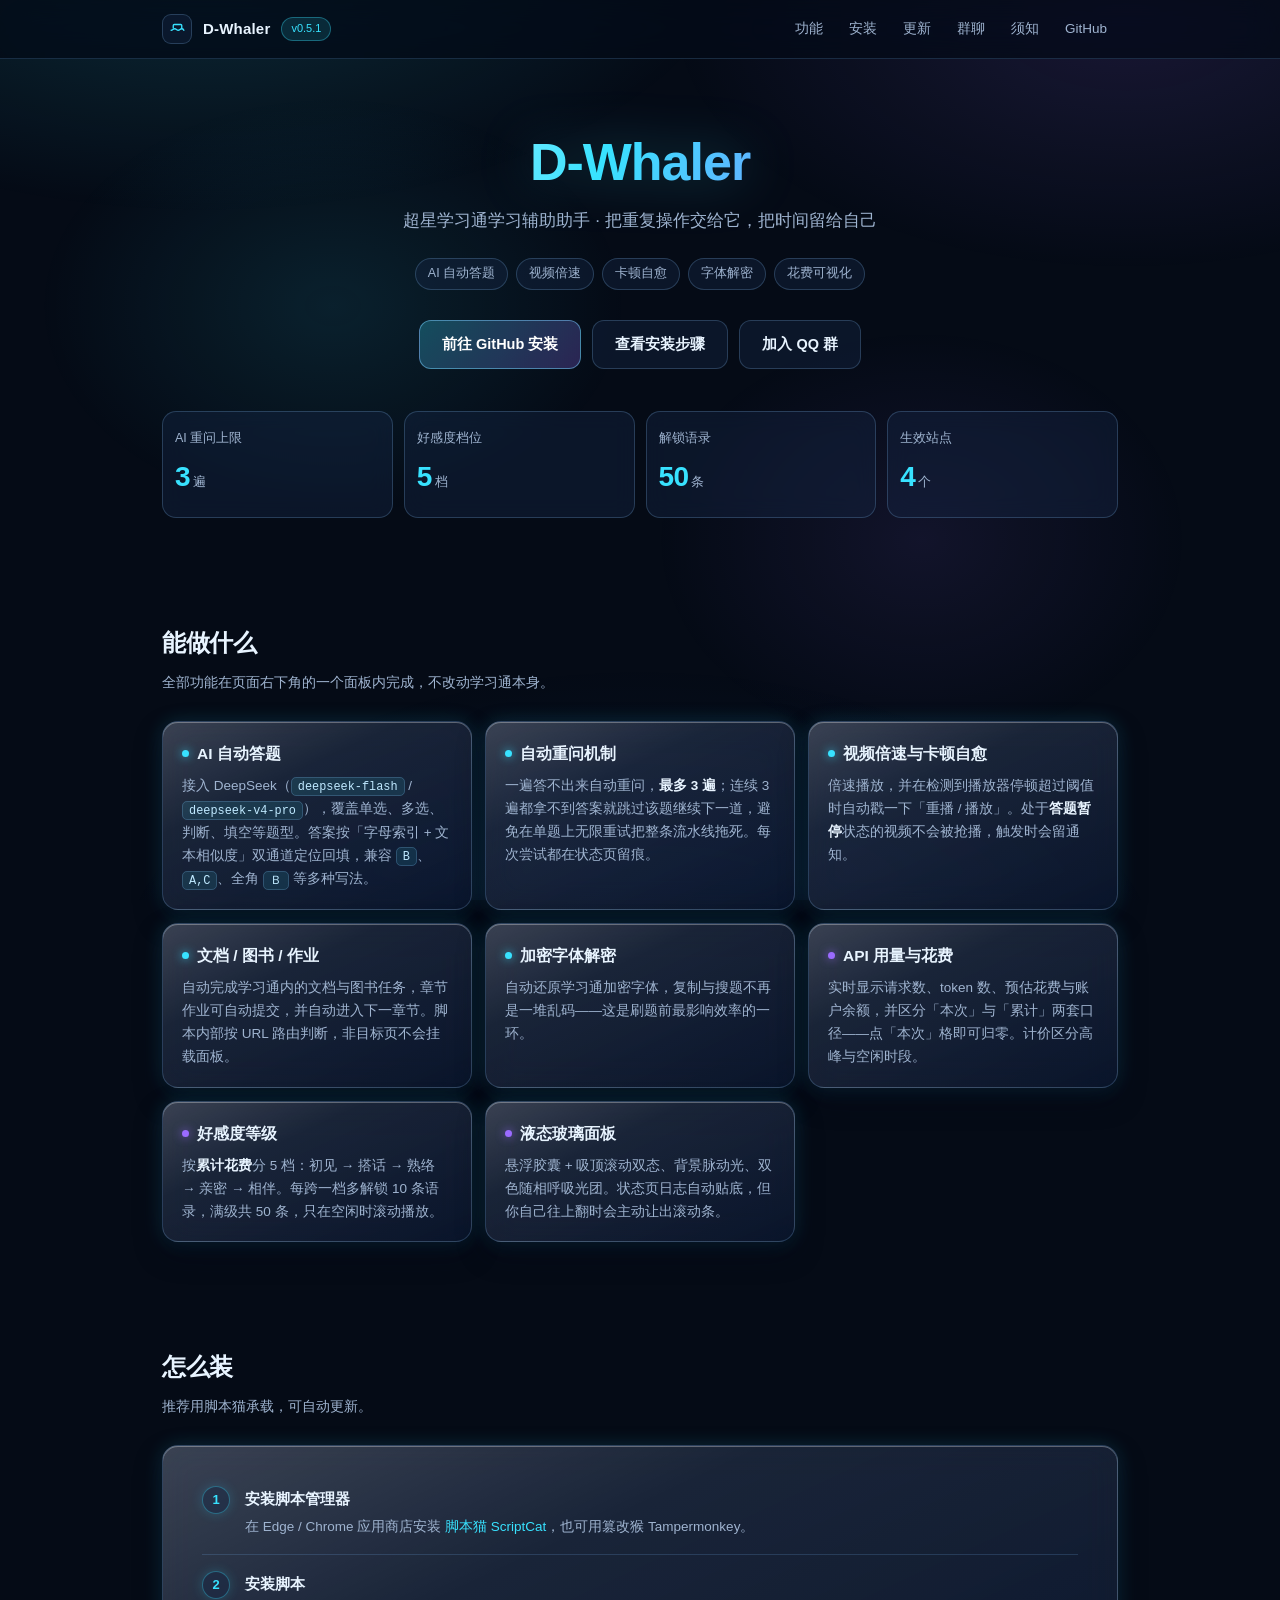
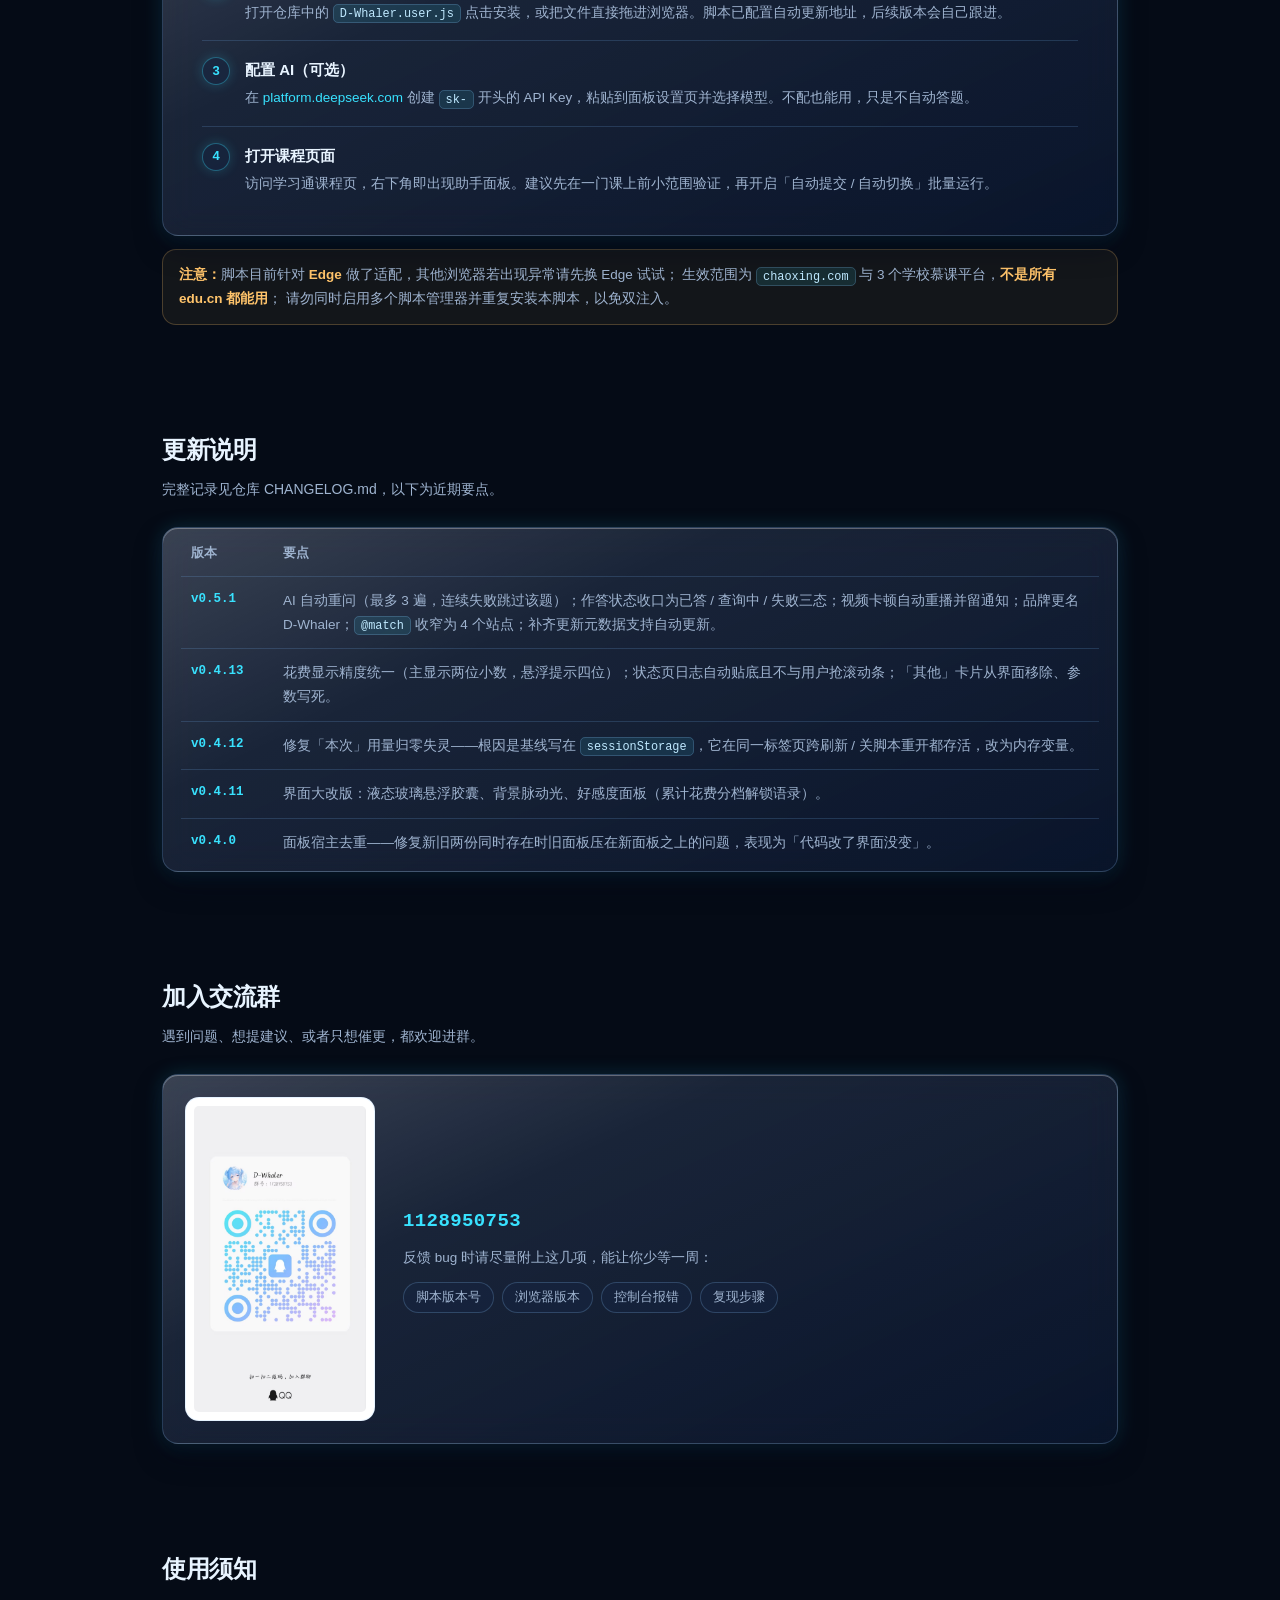
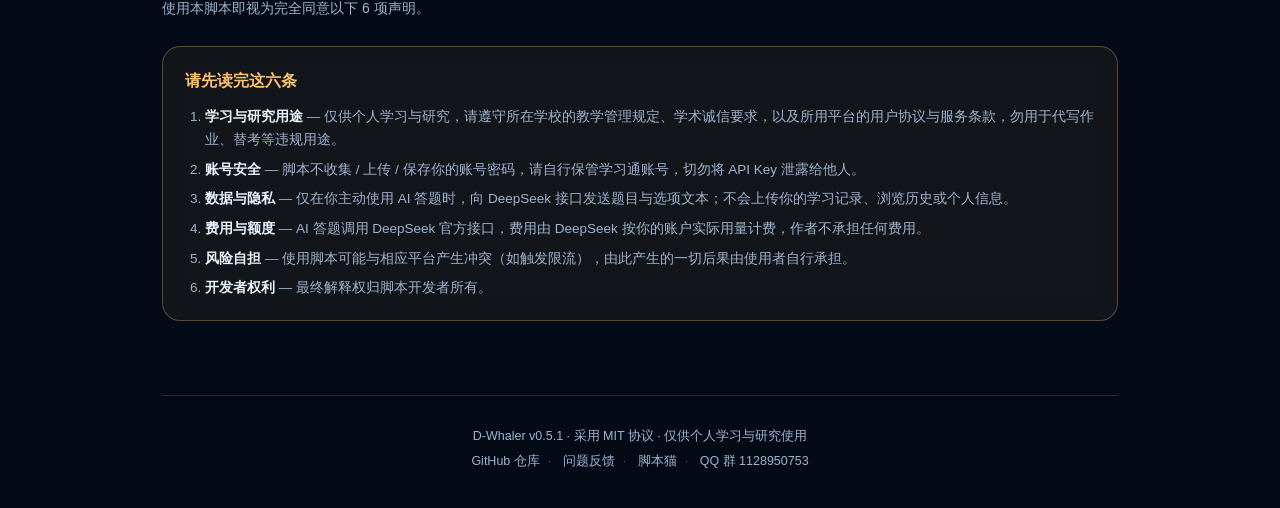
==== docs/index.html @ 097e877d "build(docs): 复制 site 为 docs 以启用 GitHub Pages GitHub Pages 的 source.path 只接受 / 或 /docs，/site 不被允许。 si" ====
<!DOCTYPE html>
<html lang="zh-CN">
<head>
<meta charset="UTF-8">
<meta name="viewport" content="width=device-width, initial-scale=1">
<title>D-Whaler · 超星学习通学习辅助助手</title>
<meta name="description" content="D-Whaler：超星学习通学习辅助助手。AI 自动答题（最多重问 3 遍）、视频倍速与卡顿自愈、文档图书自动完成、加密字体解密、API 用量与花费可视化。">
<meta property="og:title" content="D-Whaler · 超星学习通学习辅助助手">
<meta property="og:description" content="AI 自动答题、视频倍速与卡顿自愈、字体解密、花费可视化。MIT 开源。">
<meta property="og:type" content="website">
<style>
/* ═══════════════════════════════════════════════════════════════
   设计 token 取自脚本 D-Whaler.user.js 的真实 CSS 变量
   （--hx-* / --lg-* 液态玻璃系列），落地页与脚本面板同源。
   ═══════════════════════════════════════════════════════════════ */
:root{
  --hx-cyan:#38e2ff;
  --hx-blue:#4a8cff;
  --hx-violet:#9b6bff;
  --hx-ink:#e8f4ff;
  --hx-ink-dim:#9fb4d0;
  --hx-line:rgba(120,190,255,.18);
  --hx-glass:rgba(16,28,54,.55);
  --hx-glass-2:rgba(22,38,70,.42);

  --lg-rim:rgba(255,255,255,.30);
  --lg-edge:rgba(140,200,255,.22);
  --lg-tint-hi:linear-gradient(155deg,rgba(255,255,255,.20),rgba(255,255,255,.07) 34%,rgba(10,22,46,.34) 100%);
  --lg-shadow-hi:0 12px 28px rgba(2,8,24,.42),0 0 20px rgba(56,226,255,.16),inset 0 1px 0 var(--lg-rim);
  --lg-t:background .28s ease,border-color .28s ease,box-shadow .28s ease,transform .28s cubic-bezier(.34,1.2,.64,1),backdrop-filter .28s ease,color .2s ease;
  --lg-blur:16px;

  --ok:#4ade80;
  --warn:#ffc46b;

  --max:1000px;
  --font:"Geist",-apple-system,BlinkMacSystemFont,"Segoe UI",Roboto,"PingFang SC","Microsoft YaHei",sans-serif;
  --mono:ui-monospace,SFMono-Regular,Menlo,Consolas,monospace;
}
*{box-sizing:border-box;margin:0;padding:0}
html{scroll-behavior:smooth;scroll-padding-top:72px}
body{
  font-family:var(--font);color:var(--hx-ink);background:#050b16;
  font-size:15px;line-height:1.75;-webkit-font-smoothing:antialiased;overflow-x:hidden;
}
body::before{
  content:'';position:fixed;inset:0;pointer-events:none;z-index:0;
  background:
    radial-gradient(880px 460px at 16% -8%,rgba(56,226,255,.16),transparent 62%),
    radial-gradient(760px 420px at 88% 2%,rgba(155,107,255,.13),transparent 60%),
    radial-gradient(820px 520px at 50% 112%,rgba(74,140,255,.09),transparent 66%);
  animation:breathe 13s ease-in-out infinite;
}
@keyframes breathe{0%,100%{opacity:.6}50%{opacity:.92}}
body::after{
  content:'';position:fixed;inset:0;pointer-events:none;z-index:0;
  background:
    radial-gradient(420px 300px at 26% 34%,rgba(56,226,255,.10),transparent 70%),
    radial-gradient(380px 300px at 72% 60%,rgba(155,107,255,.09),transparent 70%);
  animation:glowB 9s ease-in-out infinite;
}
@keyframes glowB{0%,100%{opacity:0;transform:scale(.9)}48%{opacity:1;transform:scale(1.06)}}

.wrap{max-width:var(--max);margin:0 auto;padding:0 22px;position:relative;z-index:2}
a{color:var(--hx-cyan);text-decoration:none}
a:hover{text-decoration:underline}
code{font-family:var(--mono);font-size:.88em;padding:1.5px 6px;border-radius:5px;
  background:rgba(56,226,255,.11);border:.5px solid var(--lg-edge);color:#bfe9ff}
strong{color:var(--hx-ink);font-weight:600}

.glass{
  background:var(--hx-glass);border:.5px solid var(--lg-edge);border-radius:20px;
  background-image:var(--lg-tint-hi);box-shadow:var(--lg-shadow-hi);
  backdrop-filter:blur(var(--lg-blur)) saturate(150%);
  -webkit-backdrop-filter:blur(var(--lg-blur)) saturate(150%);
  transition:var(--lg-t);
}

header{position:sticky;top:0;z-index:60;
  background:rgba(5,11,22,.78);backdrop-filter:blur(16px) saturate(155%);
  -webkit-backdrop-filter:blur(16px) saturate(155%);border-bottom:.5px solid var(--hx-line)}
.bar{display:flex;align-items:center;gap:11px;height:58px}
.mark{width:30px;height:30px;border-radius:9px;display:flex;align-items:center;justify-content:center;
  background:var(--hx-glass-2);border:.5px solid var(--lg-edge);flex:0 0 auto}
.bar b{font-size:15px;font-weight:600;letter-spacing:.2px}
.pill{font-size:11px;padding:1.5px 9px;border-radius:999px;
  background:var(--hx-glass-2);border:.5px solid var(--lg-edge);color:var(--hx-ink-dim)}
.pill.on{background:rgba(56,226,255,.13);color:var(--hx-cyan);border-color:rgba(56,226,255,.34)}
nav{margin-left:auto;display:flex;gap:4px;font-size:13.5px}
nav a{color:var(--hx-ink-dim);padding:5px 11px;border-radius:999px;transition:.22s}
nav a:hover{color:var(--hx-ink);background:var(--hx-glass-2);text-decoration:none}

.hero{padding:74px 0 52px;text-align:center}
.hero h1{
  font-size:clamp(34px,7vw,52px);font-weight:700;letter-spacing:-1px;line-height:1.14;
  background:linear-gradient(112deg,#ffffff 6%,var(--hx-cyan) 46%,var(--hx-violet) 88%);
  -webkit-background-clip:text;background-clip:text;-webkit-text-fill-color:transparent;
  filter:drop-shadow(0 0 26px rgba(56,226,255,.28));
}
.hero .sub{font-size:17px;color:var(--hx-ink-dim);margin-top:14px}
.chips{display:flex;gap:8px;justify-content:center;flex-wrap:wrap;margin-top:22px}
.chip{font-size:12.5px;padding:4px 12px;border-radius:999px;
  background:var(--hx-glass-2);border:.5px solid var(--lg-edge);color:var(--hx-ink-dim)}
.cta{display:flex;gap:11px;justify-content:center;flex-wrap:wrap;margin-top:30px}
.btn{display:inline-flex;align-items:center;gap:7px;padding:11px 22px;border-radius:12px;
  font-size:14.5px;font-weight:600;border:.5px solid var(--lg-edge);
  background:var(--hx-glass-2);color:var(--hx-ink);cursor:pointer;transition:var(--lg-t)}
.btn:hover{background:rgba(56,226,255,.13);border-color:rgba(56,226,255,.42);
  text-decoration:none;transform:translateY(-2px);box-shadow:0 8px 22px rgba(2,8,24,.4),0 0 18px rgba(56,226,255,.2)}
.btn.primary{background:linear-gradient(135deg,rgba(56,226,255,.26),rgba(155,107,255,.26));
  border-color:rgba(120,210,255,.5);color:#fff}
.metrics{display:grid;grid-template-columns:repeat(auto-fit,minmax(122px,1fr));gap:11px;margin-top:42px}
.metric{padding:16px 12px;border-radius:14px;text-align:left;
  background:var(--hx-glass-2);border:.5px solid var(--lg-edge);backdrop-filter:blur(11px);
  -webkit-backdrop-filter:blur(11px);transition:var(--lg-t)}
.metric:hover{border-color:rgba(56,226,255,.36);transform:translateY(-2px)}
.metric .k{font-size:12.5px;color:var(--hx-ink-dim)}
.metric .v{font-size:28px;font-weight:700;margin-top:2px;letter-spacing:-.6px;color:var(--hx-cyan)}
.metric .v small{font-size:13px;color:var(--hx-ink-dim);font-weight:400;margin-left:3px}

section{padding:52px 0}
.sec-h{font-size:24px;font-weight:650;letter-spacing:-.4px;margin-bottom:6px}
.sec-sub{font-size:14px;color:var(--hx-ink-dim);margin-bottom:26px}

.grid{display:grid;grid-template-columns:repeat(auto-fit,minmax(262px,1fr));gap:13px}
.card{padding:18px 19px;border-radius:16px}
.card:hover{transform:translateY(-3px);border-color:rgba(56,226,255,.34);
  box-shadow:0 14px 34px rgba(2,8,24,.46),0 0 24px rgba(56,226,255,.14)}
.card h3{font-size:15.5px;font-weight:600;margin-bottom:7px;display:flex;align-items:center;gap:8px}
.card p{font-size:13.5px;color:var(--hx-ink-dim);line-height:1.72}
.dot{width:7px;height:7px;border-radius:50%;flex:0 0 auto;background:var(--hx-cyan);
  box-shadow:0 0 10px rgba(56,226,255,.8);animation:pulse 2.4s ease-in-out infinite}
.dot.v{background:var(--hx-violet);box-shadow:0 0 10px rgba(155,107,255,.8)}
@keyframes pulse{0%,100%{opacity:1;transform:scale(1)}50%{opacity:.55;transform:scale(.86)}}

.steps{padding:6px 20px}
.step{display:flex;gap:15px;padding:16px 0;border-bottom:.5px solid var(--hx-line)}
.step:last-child{border-bottom:0}
.step .n{width:28px;height:28px;border-radius:50%;flex:0 0 auto;
  display:flex;align-items:center;justify-content:center;font-size:13px;font-weight:700;
  color:var(--hx-cyan);background:var(--hx-glass-2);border:.5px solid rgba(56,226,255,.34);
  box-shadow:0 0 12px rgba(56,226,255,.2)}
.step h4{font-size:15px;font-weight:600;margin-bottom:3px}
.step p{font-size:13.5px;color:var(--hx-ink-dim)}
.hint{font-size:13.5px;color:var(--hx-ink-dim);margin-top:13px;
  padding:13px 16px;border-radius:14px;background:rgba(255,196,107,.06);
  border:.5px solid rgba(255,196,107,.24)}
.hint b{color:var(--warn)}

.vt{width:100%;border-collapse:collapse;font-size:13.5px;table-layout:fixed}
.vt th{text-align:left;font-size:12.5px;color:var(--hx-ink-dim);font-weight:600;
  padding:11px 10px;border-bottom:.5px solid var(--hx-line)}
.vt td{padding:12px 10px;border-bottom:.5px solid var(--hx-line);color:var(--hx-ink-dim);vertical-align:top}
.vt tr:last-child td{border-bottom:0}
.vt td:first-child{color:var(--hx-cyan);font-weight:600;white-space:nowrap;font-family:var(--mono);font-size:12.5px}

.qq{display:flex;gap:28px;align-items:center;flex-wrap:wrap;padding:22px}
.qq img{width:190px;height:auto;border-radius:14px;flex:0 0 auto;
  border:.5px solid var(--lg-edge);background:#fff;padding:8px}
.qq .info{flex:1 1 250px;min-width:0}
.qq .gid{font-size:19px;font-weight:700;letter-spacing:.4px;color:var(--hx-cyan);
  font-family:var(--mono);margin-bottom:8px}
.qq p{font-size:13.5px;color:var(--hx-ink-dim);line-height:1.75}

.notice{padding:20px 22px;border-radius:18px;
  background:rgba(255,196,107,.055);border:.5px solid rgba(255,196,107,.3);
  backdrop-filter:blur(12px);-webkit-backdrop-filter:blur(12px)}
.notice h3{font-size:15.5px;font-weight:600;color:var(--warn);margin-bottom:10px}
.notice ol{margin:0;padding-left:20px;font-size:13.5px;color:var(--hx-ink-dim)}
.notice li{margin-bottom:6px}
.notice li:last-child{margin-bottom:0}

footer{border-top:.5px solid var(--hx-line);padding:28px 0 36px;margin-top:22px;
  font-size:12.5px;color:var(--hx-ink-dim);text-align:center;line-height:2}
footer a{color:var(--hx-ink-dim)}
footer .sep{opacity:.4;margin:0 8px}

@media(max-width:660px){
  nav{display:none}
  .hero{padding:48px 0 34px}
  .btn{width:100%;justify-content:center}
  .qq{gap:18px}
  .qq img{width:150px;margin:0 auto}
}
</style>
</head>
<body>

<header>
  <div class="wrap bar">
    <div class="mark">
      <svg width="17" height="17" viewBox="0 0 24 24" fill="none" stroke="#38e2ff" stroke-width="1.9" stroke-linecap="round">
        <path d="M3 13c2.5 0 2.5-2 5-2s2.5 2 5 2 2.5-2 5-2 2.5 2 3 2"/>
        <path d="M6 10V6.5A1.5 1.5 0 0 1 7.5 5h9A1.5 1.5 0 0 1 18 6.5V10"/>
      </svg>
    </div>
    <b>D-Whaler</b>
    <span class="pill on">v0.5.1</span>
    <nav>
      <a href="#features">功能</a>
      <a href="#install">安装</a>
      <a href="#changelog">更新</a>
      <a href="#community">群聊</a>
      <a href="#notice">须知</a>
      <a href="https://github.com/Dream-Architect1026/D-Whaler" target="_blank" rel="noopener">GitHub</a>
    </nav>
  </div>
</header>

<div class="wrap">

  <div class="hero">
    <h1>D-Whaler</h1>
    <p class="sub">超星学习通学习辅助助手 · 把重复操作交给它，把时间留给自己</p>
    <div class="chips">
      <span class="chip">AI 自动答题</span>
      <span class="chip">视频倍速</span>
      <span class="chip">卡顿自愈</span>
      <span class="chip">字体解密</span>
      <span class="chip">花费可视化</span>
    </div>
    <div class="cta">
      <a class="btn primary" href="https://github.com/Dream-Architect1026/D-Whaler" target="_blank" rel="noopener">前往 GitHub 安装</a>
      <a class="btn" href="#install">查看安装步骤</a>
      <a class="btn" href="#community">加入 QQ 群</a>
    </div>
    <div class="metrics">
      <div class="metric"><div class="k">AI 重问上限</div><div class="v">3<small>遍</small></div></div>
      <div class="metric"><div class="k">好感度档位</div><div class="v">5<small>档</small></div></div>
      <div class="metric"><div class="k">解锁语录</div><div class="v">50<small>条</small></div></div>
      <div class="metric"><div class="k">生效站点</div><div class="v">4<small>个</small></div></div>
    </div>
  </div>

  <section id="features">
    <h2 class="sec-h">能做什么</h2>
    <p class="sec-sub">全部功能在页面右下角的一个面板内完成，不改动学习通本身。</p>
    <div class="grid">
      <div class="card glass">
        <h3><i class="dot"></i>AI 自动答题</h3>
        <p>接入 DeepSeek（<code>deepseek-flash</code> / <code>deepseek-v4-pro</code>），覆盖单选、多选、判断、填空等题型。答案按「字母索引 + 文本相似度」双通道定位回填，兼容 <code>B</code>、<code>A,C</code>、全角 <code>Ｂ</code> 等多种写法。</p>
      </div>
      <div class="card glass">
        <h3><i class="dot"></i>自动重问机制</h3>
        <p>一遍答不出来自动重问，<strong>最多 3 遍</strong>；连续 3 遍都拿不到答案就跳过该题继续下一道，避免在单题上无限重试把整条流水线拖死。每次尝试都在状态页留痕。</p>
      </div>
      <div class="card glass">
        <h3><i class="dot"></i>视频倍速与卡顿自愈</h3>
        <p>倍速播放，并在检测到播放器停顿超过阈值时自动戳一下「重播 / 播放」。处于<strong>答题暂停</strong>状态的视频不会被抢播，触发时会留通知。</p>
      </div>
      <div class="card glass">
        <h3><i class="dot"></i>文档 / 图书 / 作业</h3>
        <p>自动完成学习通内的文档与图书任务，章节作业可自动提交，并自动进入下一章节。脚本内部按 URL 路由判断，非目标页不会挂载面板。</p>
      </div>
      <div class="card glass">
        <h3><i class="dot"></i>加密字体解密</h3>
        <p>自动还原学习通加密字体，复制与搜题不再是一堆乱码——这是刷题前最影响效率的一环。</p>
      </div>
      <div class="card glass">
        <h3><i class="dot v"></i>API 用量与花费</h3>
        <p>实时显示请求数、token 数、预估花费与账户余额，并区分「本次」与「累计」两套口径——点「本次」格即可归零。计价区分高峰与空闲时段。</p>
      </div>
      <div class="card glass">
        <h3><i class="dot v"></i>好感度等级</h3>
        <p>按<strong>累计花费</strong>分 5 档：初见 → 搭话 → 熟络 → 亲密 → 相伴。每跨一档多解锁 10 条语录，满级共 50 条，只在空闲时滚动播放。</p>
      </div>
      <div class="card glass">
        <h3><i class="dot v"></i>液态玻璃面板</h3>
        <p>悬浮胶囊 + 吸顶滚动双态、背景脉动光、双色随相呼吸光团。状态页日志自动贴底，但你自己往上翻时会主动让出滚动条。</p>
      </div>
    </div>
  </section>

  <section id="install">
    <h2 class="sec-h">怎么装</h2>
    <p class="sec-sub">推荐用脚本猫承载，可自动更新。</p>
    <div class="card glass">
      <div class="steps">
        <div class="step"><div class="n">1</div><div>
          <h4>安装脚本管理器</h4>
          <p>在 Edge / Chrome 应用商店安装 <a href="https://scriptcat.org/" target="_blank" rel="noopener">脚本猫 ScriptCat</a>，也可用篡改猴 Tampermonkey。</p>
        </div></div>
        <div class="step"><div class="n">2</div><div>
          <h4>安装脚本</h4>
          <p>打开仓库中的 <code>D-Whaler.user.js</code> 点击安装，或把文件直接拖进浏览器。脚本已配置自动更新地址，后续版本会自己跟进。</p>
        </div></div>
        <div class="step"><div class="n">3</div><div>
          <h4>配置 AI（可选）</h4>
          <p>在 <a href="https://platform.deepseek.com/" target="_blank" rel="noopener">platform.deepseek.com</a> 创建 <code>sk-</code> 开头的 API Key，粘贴到面板设置页并选择模型。不配也能用，只是不自动答题。</p>
        </div></div>
        <div class="step"><div class="n">4</div><div>
          <h4>打开课程页面</h4>
          <p>访问学习通课程页，右下角即出现助手面板。建议先在一门课上前小范围验证，再开启「自动提交 / 自动切换」批量运行。</p>
        </div></div>
      </div>
    </div>
    <div class="hint">
      <b>注意：</b>脚本目前针对 <b>Edge</b> 做了适配，其他浏览器若出现异常请先换 Edge 试试；
      生效范围为 <code>chaoxing.com</code> 与 3 个学校慕课平台，<b>不是所有 edu.cn 都能用</b>；
      请勿同时启用多个脚本管理器并重复安装本脚本，以免双注入。
    </div>
  </section>

  <section id="changelog">
    <h2 class="sec-h">更新说明</h2>
    <p class="sec-sub">完整记录见仓库 CHANGELOG.md，以下为近期要点。</p>
    <div class="card glass" style="padding:4px 18px">
      <table class="vt">
        <thead><tr><th style="width:92px">版本</th><th>要点</th></tr></thead>
        <tbody>
          <tr><td>v0.5.1</td><td>AI 自动重问（最多 3 遍，连续失败跳过该题）；作答状态收口为已答 / 查询中 / 失败三态；视频卡顿自动重播并留通知；品牌更名 D-Whaler；<code>@match</code> 收窄为 4 个站点；补齐更新元数据支持自动更新。</td></tr>
          <tr><td>v0.4.13</td><td>花费显示精度统一（主显示两位小数，悬浮提示四位）；状态页日志自动贴底且不与用户抢滚动条；「其他」卡片从界面移除、参数写死。</td></tr>
          <tr><td>v0.4.12</td><td>修复「本次」用量归零失灵——根因是基线写在 <code>sessionStorage</code>，它在同一标签页跨刷新 / 关脚本重开都存活，改为内存变量。</td></tr>
          <tr><td>v0.4.11</td><td>界面大改版：液态玻璃悬浮胶囊、背景脉动光、好感度面板（累计花费分档解锁语录）。</td></tr>
          <tr><td>v0.4.0</td><td>面板宿主去重——修复新旧两份同时存在时旧面板压在新面板之上的问题，表现为「代码改了界面没变」。</td></tr>
        </tbody>
      </table>
    </div>
  </section>

  <section id="community">
    <h2 class="sec-h">加入交流群</h2>
    <p class="sec-sub">遇到问题、想提建议、或者只想催更，都欢迎进群。</p>
    <div class="card glass qq">
      <img src="./assets/qq-group.jpg" alt="QQ 群二维码">
      <div class="info">
        <div class="gid">1128950753</div>
        <p>反馈 bug 时请尽量附上这几项，能让你少等一周：</p>
        <div class="chips" style="justify-content:flex-start;margin-top:12px">
          <span class="chip">脚本版本号</span>
          <span class="chip">浏览器版本</span>
          <span class="chip">控制台报错</span>
          <span class="chip">复现步骤</span>
        </div>
      </div>
    </div>
  </section>

  <section id="notice">
    <h2 class="sec-h">使用须知</h2>
    <p class="sec-sub">使用本脚本即视为完全同意以下 6 项声明。</p>
    <div class="notice">
      <h3>请先读完这六条</h3>
      <ol>
        <li><strong>学习与研究用途</strong> — 仅供个人学习与研究，请遵守所在学校的教学管理规定、学术诚信要求，以及所用平台的用户协议与服务条款，勿用于代写作业、替考等违规用途。</li>
        <li><strong>账号安全</strong> — 脚本不收集 / 上传 / 保存你的账号密码，请自行保管学习通账号，切勿将 API Key 泄露给他人。</li>
        <li><strong>数据与隐私</strong> — 仅在你主动使用 AI 答题时，向 DeepSeek 接口发送题目与选项文本；不会上传你的学习记录、浏览历史或个人信息。</li>
        <li><strong>费用与额度</strong> — AI 答题调用 DeepSeek 官方接口，费用由 DeepSeek 按你的账户实际用量计费，作者不承担任何费用。</li>
        <li><strong>风险自担</strong> — 使用脚本可能与相应平台产生冲突（如触发限流），由此产生的一切后果由使用者自行承担。</li>
        <li><strong>开发者权利</strong> — 最终解释权归脚本开发者所有。</li>
      </ol>
    </div>
  </section>

  <footer>
    <div class="wrap">
      D-Whaler v0.5.1 · 采用 MIT 协议 · 仅供个人学习与研究使用<br>
      <a href="https://github.com/Dream-Architect1026/D-Whaler" target="_blank" rel="noopener">GitHub 仓库</a><span class="sep">·</span>
      <a href="https://github.com/Dream-Architect1026/D-Whaler/issues" target="_blank" rel="noopener">问题反馈</a><span class="sep">·</span>
      <a href="https://scriptcat.org/" target="_blank" rel="noopener">脚本猫</a><span class="sep">·</span>
      QQ 群 1128950753
    </div>
  </footer>
</div>

</body>
</html>
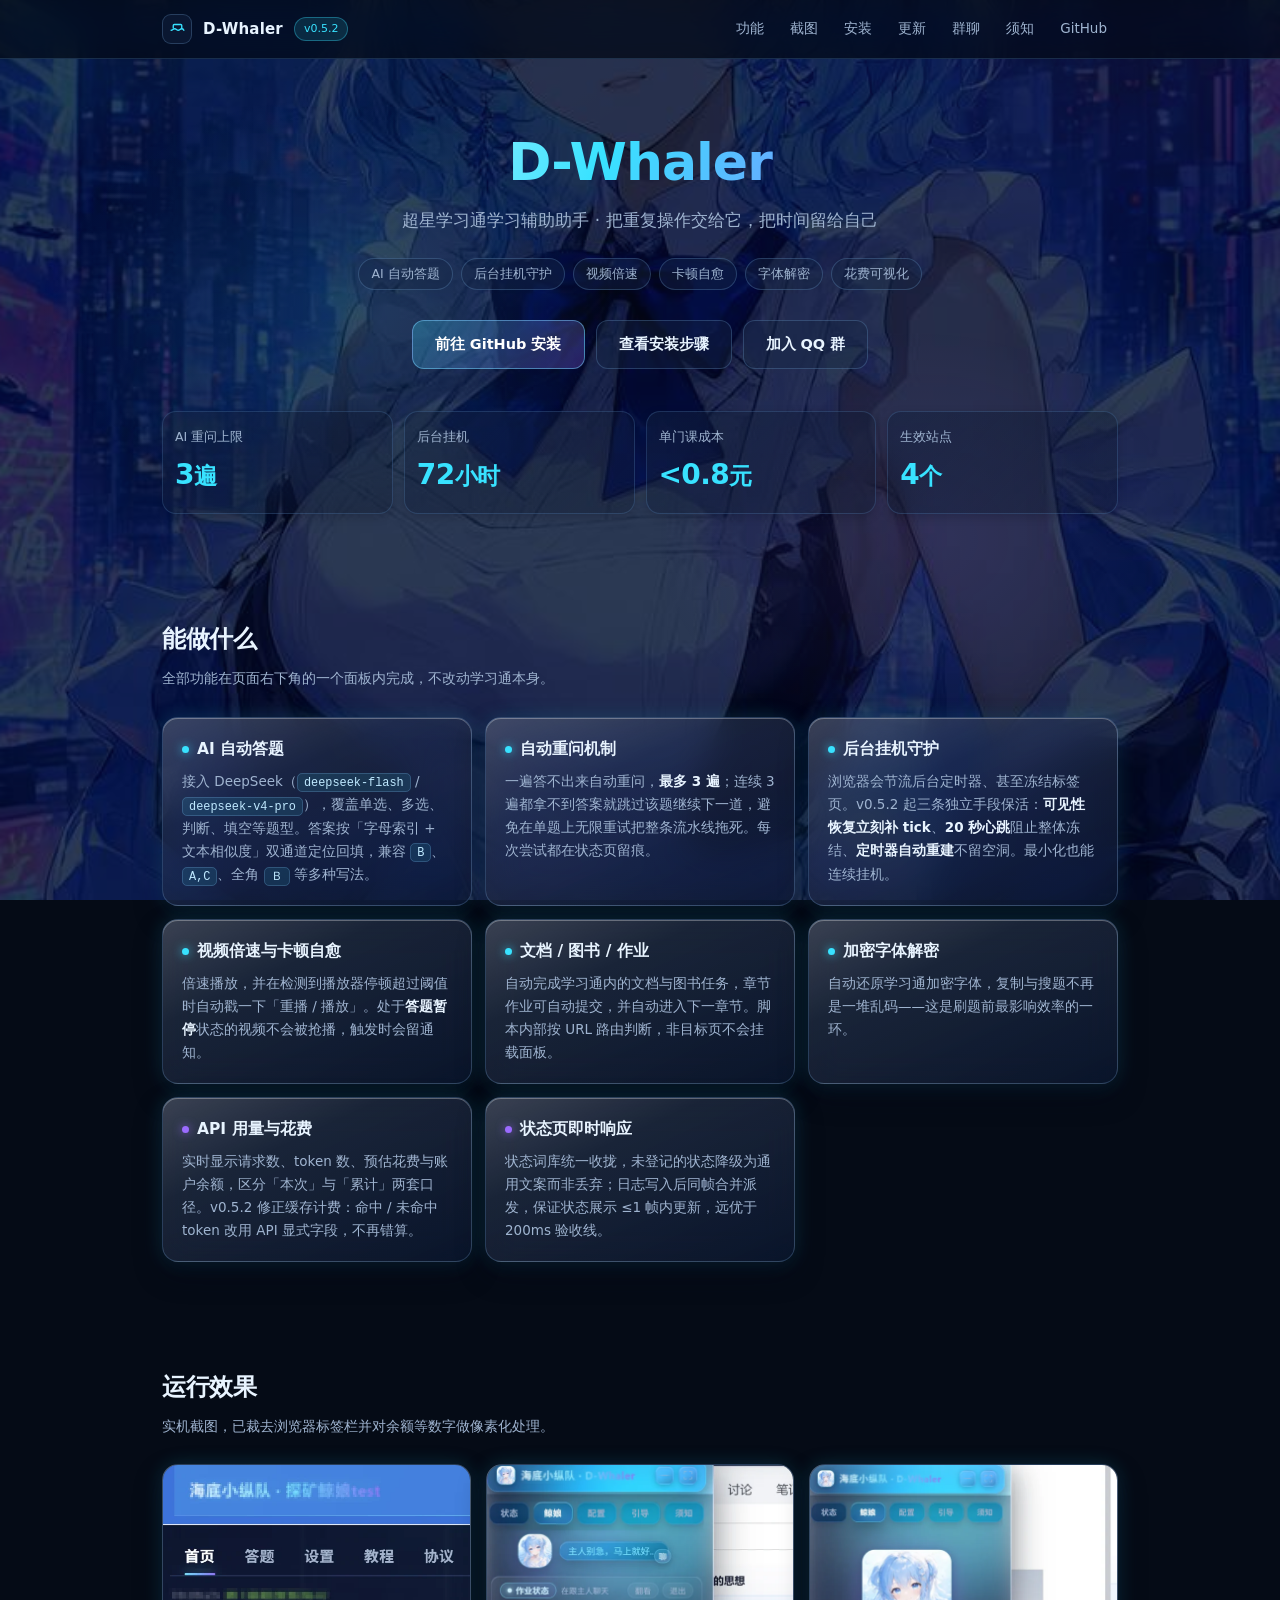
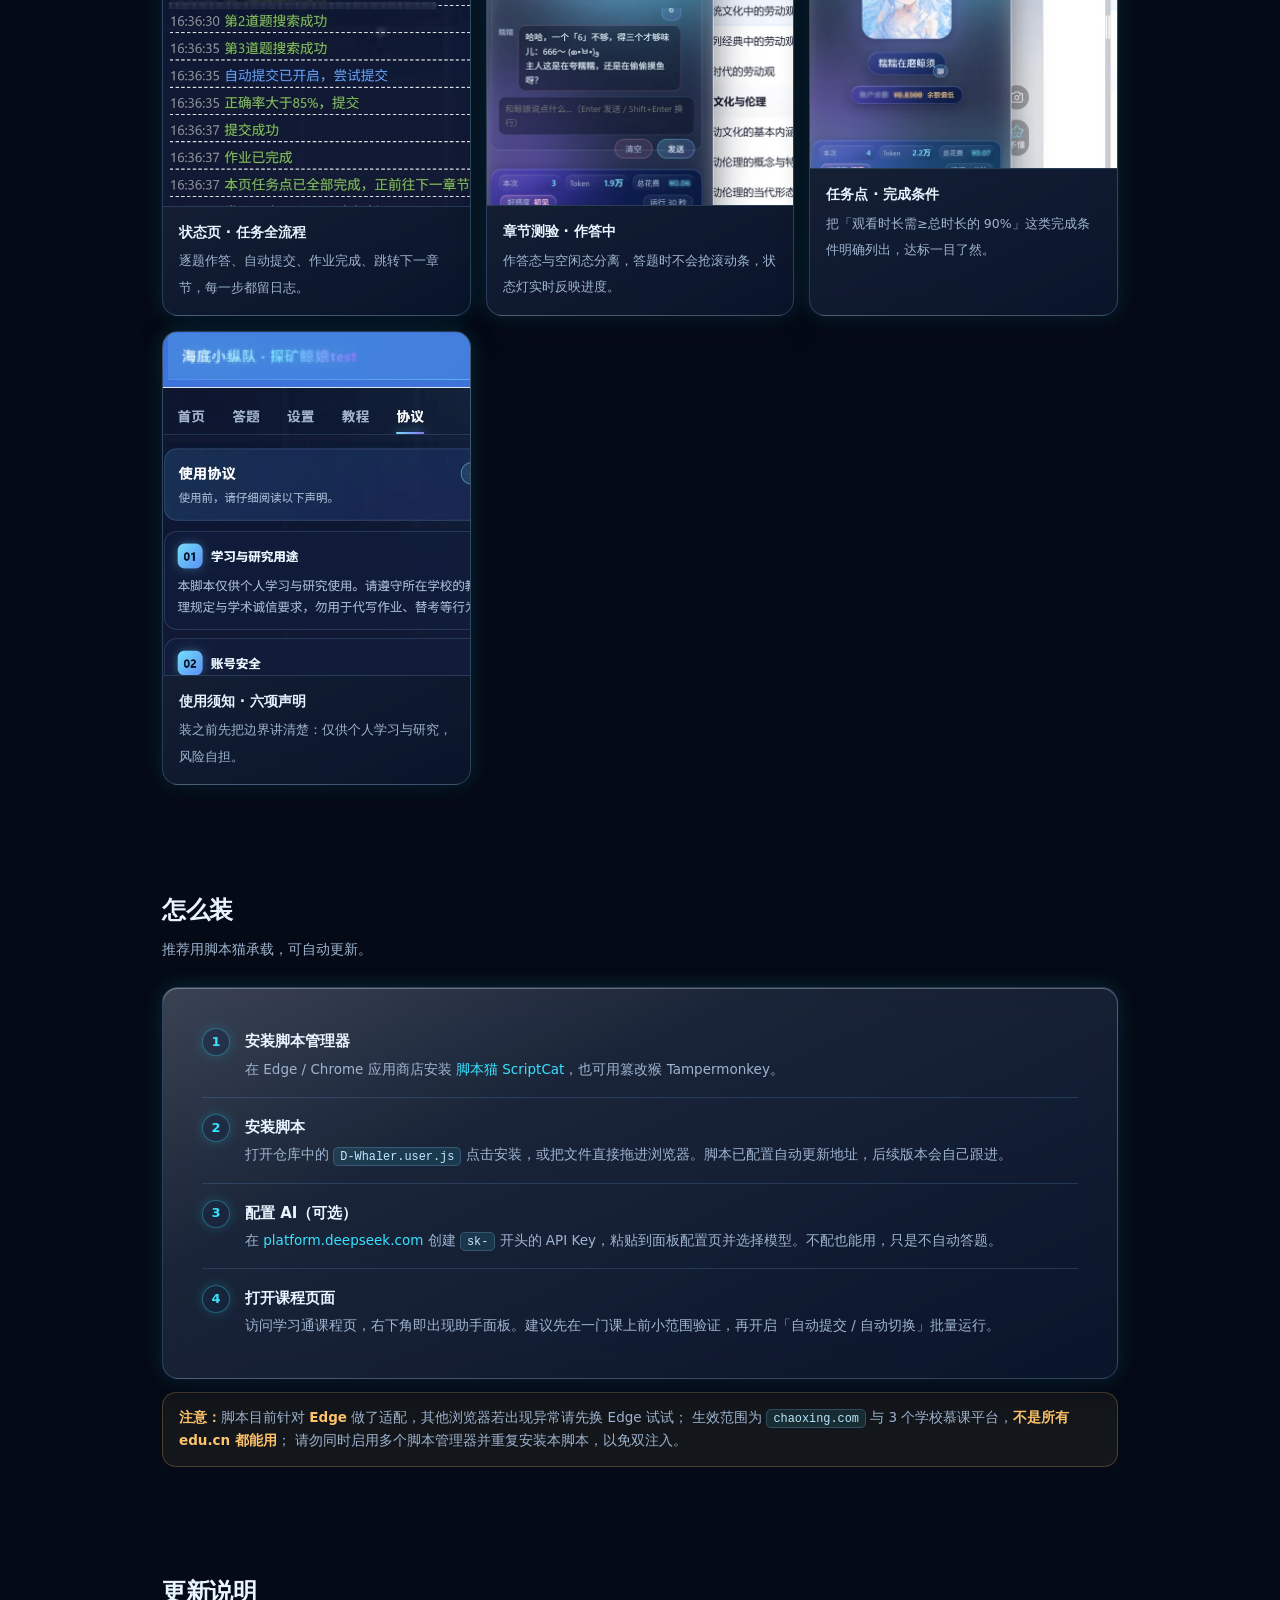
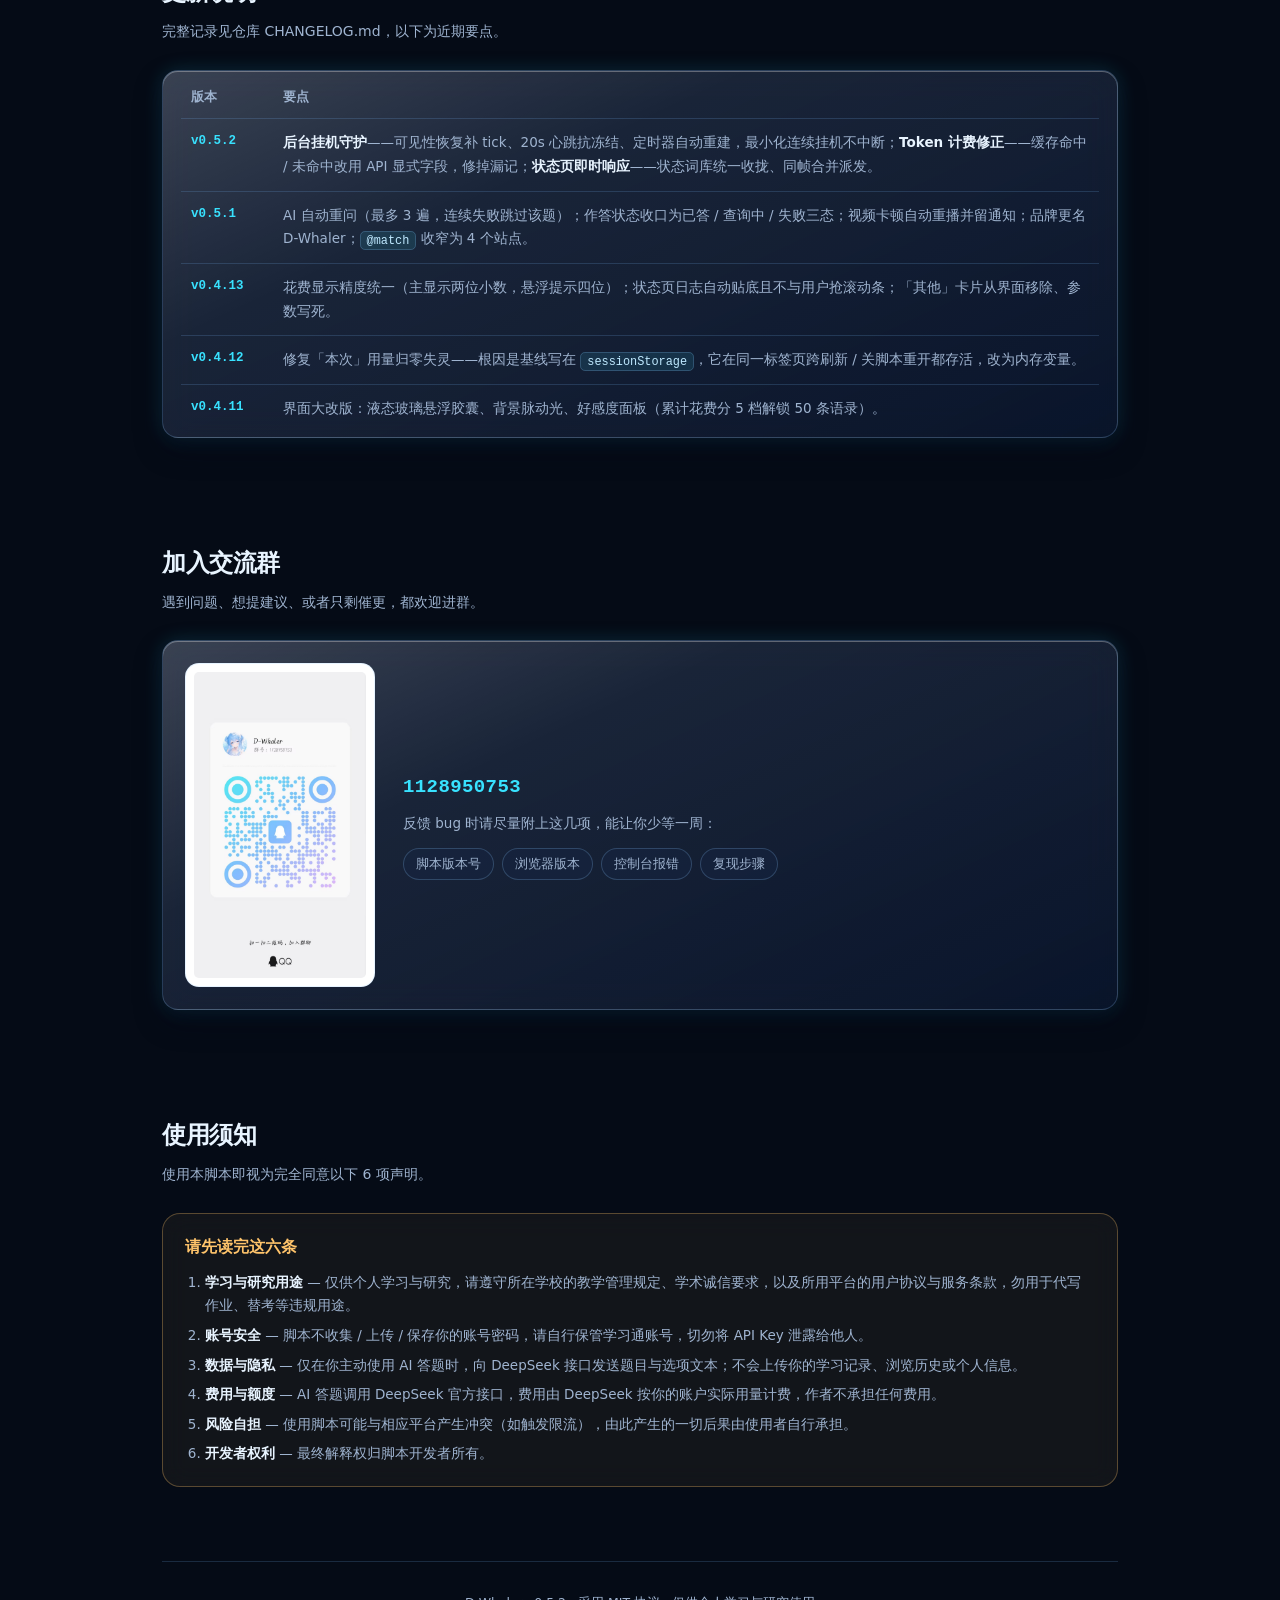
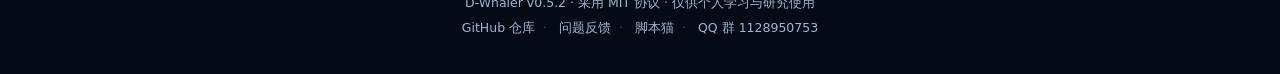
==== commit 547836f0: "release: v0.5.2 后台挂机守护 + 计费修正 + 落地页风格同源 ## 脚本（v0.5.1 → v0.5.2）  ### 后台挂机守护（PRD 3.2） 浏览器会节流后台定时器甚至冻结标" ====
--- a/docs/index.html
+++ b/docs/index.html
@@ -4,185 +4,14 @@
 <meta charset="UTF-8">
 <meta name="viewport" content="width=device-width, initial-scale=1">
 <title>D-Whaler · 超星学习通学习辅助助手</title>
-<meta name="description" content="D-Whaler：超星学习通学习辅助助手。AI 自动答题（最多重问 3 遍）、视频倍速与卡顿自愈、文档图书自动完成、加密字体解密、API 用量与花费可视化。">
+<meta name="description" content="D-Whaler：超星学习通学习辅助助手。AI 自动答题（最多重问 3 遍）、视频倍速与卡顿自愈、后台挂机守护、文档图书自动完成、加密字体解密、API 用量与花费可视化。">
 <meta property="og:title" content="D-Whaler · 超星学习通学习辅助助手">
-<meta property="og:description" content="AI 自动答题、视频倍速与卡顿自愈、字体解密、花费可视化。MIT 开源。">
+<meta property="og:description" content="AI 自动答题、后台挂机守护、字体解密、花费可视化。MIT 开源。">
 <meta property="og:type" content="website">
-<style>
-/* ═══════════════════════════════════════════════════════════════
-   设计 token 取自脚本 D-Whaler.user.js 的真实 CSS 变量
-   （--hx-* / --lg-* 液态玻璃系列），落地页与脚本面板同源。
-   ═══════════════════════════════════════════════════════════════ */
-:root{
-  --hx-cyan:#38e2ff;
-  --hx-blue:#4a8cff;
-  --hx-violet:#9b6bff;
-  --hx-ink:#e8f4ff;
-  --hx-ink-dim:#9fb4d0;
-  --hx-line:rgba(120,190,255,.18);
-  --hx-glass:rgba(16,28,54,.55);
-  --hx-glass-2:rgba(22,38,70,.42);
-
-  --lg-rim:rgba(255,255,255,.30);
-  --lg-edge:rgba(140,200,255,.22);
-  --lg-tint-hi:linear-gradient(155deg,rgba(255,255,255,.20),rgba(255,255,255,.07) 34%,rgba(10,22,46,.34) 100%);
-  --lg-shadow-hi:0 12px 28px rgba(2,8,24,.42),0 0 20px rgba(56,226,255,.16),inset 0 1px 0 var(--lg-rim);
-  --lg-t:background .28s ease,border-color .28s ease,box-shadow .28s ease,transform .28s cubic-bezier(.34,1.2,.64,1),backdrop-filter .28s ease,color .2s ease;
-  --lg-blur:16px;
-
-  --ok:#4ade80;
-  --warn:#ffc46b;
-
-  --max:1000px;
-  --font:"Geist",-apple-system,BlinkMacSystemFont,"Segoe UI",Roboto,"PingFang SC","Microsoft YaHei",sans-serif;
-  --mono:ui-monospace,SFMono-Regular,Menlo,Consolas,monospace;
-}
-*{box-sizing:border-box;margin:0;padding:0}
-html{scroll-behavior:smooth;scroll-padding-top:72px}
-body{
-  font-family:var(--font);color:var(--hx-ink);background:#050b16;
-  font-size:15px;line-height:1.75;-webkit-font-smoothing:antialiased;overflow-x:hidden;
-}
-body::before{
-  content:'';position:fixed;inset:0;pointer-events:none;z-index:0;
-  background:
-    radial-gradient(880px 460px at 16% -8%,rgba(56,226,255,.16),transparent 62%),
-    radial-gradient(760px 420px at 88% 2%,rgba(155,107,255,.13),transparent 60%),
-    radial-gradient(820px 520px at 50% 112%,rgba(74,140,255,.09),transparent 66%);
-  animation:breathe 13s ease-in-out infinite;
-}
-@keyframes breathe{0%,100%{opacity:.6}50%{opacity:.92}}
-body::after{
-  content:'';position:fixed;inset:0;pointer-events:none;z-index:0;
-  background:
-    radial-gradient(420px 300px at 26% 34%,rgba(56,226,255,.10),transparent 70%),
-    radial-gradient(380px 300px at 72% 60%,rgba(155,107,255,.09),transparent 70%);
-  animation:glowB 9s ease-in-out infinite;
-}
-@keyframes glowB{0%,100%{opacity:0;transform:scale(.9)}48%{opacity:1;transform:scale(1.06)}}
-
-.wrap{max-width:var(--max);margin:0 auto;padding:0 22px;position:relative;z-index:2}
-a{color:var(--hx-cyan);text-decoration:none}
-a:hover{text-decoration:underline}
-code{font-family:var(--mono);font-size:.88em;padding:1.5px 6px;border-radius:5px;
-  background:rgba(56,226,255,.11);border:.5px solid var(--lg-edge);color:#bfe9ff}
-strong{color:var(--hx-ink);font-weight:600}
-
-.glass{
-  background:var(--hx-glass);border:.5px solid var(--lg-edge);border-radius:20px;
-  background-image:var(--lg-tint-hi);box-shadow:var(--lg-shadow-hi);
-  backdrop-filter:blur(var(--lg-blur)) saturate(150%);
-  -webkit-backdrop-filter:blur(var(--lg-blur)) saturate(150%);
-  transition:var(--lg-t);
-}
-
-header{position:sticky;top:0;z-index:60;
-  background:rgba(5,11,22,.78);backdrop-filter:blur(16px) saturate(155%);
-  -webkit-backdrop-filter:blur(16px) saturate(155%);border-bottom:.5px solid var(--hx-line)}
-.bar{display:flex;align-items:center;gap:11px;height:58px}
-.mark{width:30px;height:30px;border-radius:9px;display:flex;align-items:center;justify-content:center;
-  background:var(--hx-glass-2);border:.5px solid var(--lg-edge);flex:0 0 auto}
-.bar b{font-size:15px;font-weight:600;letter-spacing:.2px}
-.pill{font-size:11px;padding:1.5px 9px;border-radius:999px;
-  background:var(--hx-glass-2);border:.5px solid var(--lg-edge);color:var(--hx-ink-dim)}
-.pill.on{background:rgba(56,226,255,.13);color:var(--hx-cyan);border-color:rgba(56,226,255,.34)}
-nav{margin-left:auto;display:flex;gap:4px;font-size:13.5px}
-nav a{color:var(--hx-ink-dim);padding:5px 11px;border-radius:999px;transition:.22s}
-nav a:hover{color:var(--hx-ink);background:var(--hx-glass-2);text-decoration:none}
-
-.hero{padding:74px 0 52px;text-align:center}
-.hero h1{
-  font-size:clamp(34px,7vw,52px);font-weight:700;letter-spacing:-1px;line-height:1.14;
-  background:linear-gradient(112deg,#ffffff 6%,var(--hx-cyan) 46%,var(--hx-violet) 88%);
-  -webkit-background-clip:text;background-clip:text;-webkit-text-fill-color:transparent;
-  filter:drop-shadow(0 0 26px rgba(56,226,255,.28));
-}
-.hero .sub{font-size:17px;color:var(--hx-ink-dim);margin-top:14px}
-.chips{display:flex;gap:8px;justify-content:center;flex-wrap:wrap;margin-top:22px}
-.chip{font-size:12.5px;padding:4px 12px;border-radius:999px;
-  background:var(--hx-glass-2);border:.5px solid var(--lg-edge);color:var(--hx-ink-dim)}
-.cta{display:flex;gap:11px;justify-content:center;flex-wrap:wrap;margin-top:30px}
-.btn{display:inline-flex;align-items:center;gap:7px;padding:11px 22px;border-radius:12px;
-  font-size:14.5px;font-weight:600;border:.5px solid var(--lg-edge);
-  background:var(--hx-glass-2);color:var(--hx-ink);cursor:pointer;transition:var(--lg-t)}
-.btn:hover{background:rgba(56,226,255,.13);border-color:rgba(56,226,255,.42);
-  text-decoration:none;transform:translateY(-2px);box-shadow:0 8px 22px rgba(2,8,24,.4),0 0 18px rgba(56,226,255,.2)}
-.btn.primary{background:linear-gradient(135deg,rgba(56,226,255,.26),rgba(155,107,255,.26));
-  border-color:rgba(120,210,255,.5);color:#fff}
-.metrics{display:grid;grid-template-columns:repeat(auto-fit,minmax(122px,1fr));gap:11px;margin-top:42px}
-.metric{padding:16px 12px;border-radius:14px;text-align:left;
-  background:var(--hx-glass-2);border:.5px solid var(--lg-edge);backdrop-filter:blur(11px);
-  -webkit-backdrop-filter:blur(11px);transition:var(--lg-t)}
-.metric:hover{border-color:rgba(56,226,255,.36);transform:translateY(-2px)}
-.metric .k{font-size:12.5px;color:var(--hx-ink-dim)}
-.metric .v{font-size:28px;font-weight:700;margin-top:2px;letter-spacing:-.6px;color:var(--hx-cyan)}
-.metric .v small{font-size:13px;color:var(--hx-ink-dim);font-weight:400;margin-left:3px}
-
-section{padding:52px 0}
-.sec-h{font-size:24px;font-weight:650;letter-spacing:-.4px;margin-bottom:6px}
-.sec-sub{font-size:14px;color:var(--hx-ink-dim);margin-bottom:26px}
-
-.grid{display:grid;grid-template-columns:repeat(auto-fit,minmax(262px,1fr));gap:13px}
-.card{padding:18px 19px;border-radius:16px}
-.card:hover{transform:translateY(-3px);border-color:rgba(56,226,255,.34);
-  box-shadow:0 14px 34px rgba(2,8,24,.46),0 0 24px rgba(56,226,255,.14)}
-.card h3{font-size:15.5px;font-weight:600;margin-bottom:7px;display:flex;align-items:center;gap:8px}
-.card p{font-size:13.5px;color:var(--hx-ink-dim);line-height:1.72}
-.dot{width:7px;height:7px;border-radius:50%;flex:0 0 auto;background:var(--hx-cyan);
-  box-shadow:0 0 10px rgba(56,226,255,.8);animation:pulse 2.4s ease-in-out infinite}
-.dot.v{background:var(--hx-violet);box-shadow:0 0 10px rgba(155,107,255,.8)}
-@keyframes pulse{0%,100%{opacity:1;transform:scale(1)}50%{opacity:.55;transform:scale(.86)}}
-
-.steps{padding:6px 20px}
-.step{display:flex;gap:15px;padding:16px 0;border-bottom:.5px solid var(--hx-line)}
-.step:last-child{border-bottom:0}
-.step .n{width:28px;height:28px;border-radius:50%;flex:0 0 auto;
-  display:flex;align-items:center;justify-content:center;font-size:13px;font-weight:700;
-  color:var(--hx-cyan);background:var(--hx-glass-2);border:.5px solid rgba(56,226,255,.34);
-  box-shadow:0 0 12px rgba(56,226,255,.2)}
-.step h4{font-size:15px;font-weight:600;margin-bottom:3px}
-.step p{font-size:13.5px;color:var(--hx-ink-dim)}
-.hint{font-size:13.5px;color:var(--hx-ink-dim);margin-top:13px;
-  padding:13px 16px;border-radius:14px;background:rgba(255,196,107,.06);
-  border:.5px solid rgba(255,196,107,.24)}
-.hint b{color:var(--warn)}
-
-.vt{width:100%;border-collapse:collapse;font-size:13.5px;table-layout:fixed}
-.vt th{text-align:left;font-size:12.5px;color:var(--hx-ink-dim);font-weight:600;
-  padding:11px 10px;border-bottom:.5px solid var(--hx-line)}
-.vt td{padding:12px 10px;border-bottom:.5px solid var(--hx-line);color:var(--hx-ink-dim);vertical-align:top}
-.vt tr:last-child td{border-bottom:0}
-.vt td:first-child{color:var(--hx-cyan);font-weight:600;white-space:nowrap;font-family:var(--mono);font-size:12.5px}
-
-.qq{display:flex;gap:28px;align-items:center;flex-wrap:wrap;padding:22px}
-.qq img{width:190px;height:auto;border-radius:14px;flex:0 0 auto;
-  border:.5px solid var(--lg-edge);background:#fff;padding:8px}
-.qq .info{flex:1 1 250px;min-width:0}
-.qq .gid{font-size:19px;font-weight:700;letter-spacing:.4px;color:var(--hx-cyan);
-  font-family:var(--mono);margin-bottom:8px}
-.qq p{font-size:13.5px;color:var(--hx-ink-dim);line-height:1.75}
-
-.notice{padding:20px 22px;border-radius:18px;
-  background:rgba(255,196,107,.055);border:.5px solid rgba(255,196,107,.3);
-  backdrop-filter:blur(12px);-webkit-backdrop-filter:blur(12px)}
-.notice h3{font-size:15.5px;font-weight:600;color:var(--warn);margin-bottom:10px}
-.notice ol{margin:0;padding-left:20px;font-size:13.5px;color:var(--hx-ink-dim)}
-.notice li{margin-bottom:6px}
-.notice li:last-child{margin-bottom:0}
-
-footer{border-top:.5px solid var(--hx-line);padding:28px 0 36px;margin-top:22px;
-  font-size:12.5px;color:var(--hx-ink-dim);text-align:center;line-height:2}
-footer a{color:var(--hx-ink-dim)}
-footer .sep{opacity:.4;margin:0 8px}
-
-@media(max-width:660px){
-  nav{display:none}
-  .hero{padding:48px 0 34px}
-  .btn{width:100%;justify-content:center}
-  .qq{gap:18px}
-  .qq img{width:150px;margin:0 auto}
-}
-</style>
+<meta property="og:image" content="./assets/panel-hero.jpeg">
+<link rel="icon" href="./assets/icon.png">
+<!-- 样式与脚本面板同源：变量、圆角、玻璃参数、动效均取自 D-Whaler.user.js 真实 CSS -->
+<link rel="stylesheet" href="./landing.css">
 </head>
 <body>
 
@@ -195,9 +24,10 @@
       </svg>
     </div>
     <b>D-Whaler</b>
-    <span class="pill on">v0.5.1</span>
+    <span class="pill on">v0.5.2</span>
     <nav>
       <a href="#features">功能</a>
+      <a href="#shots">截图</a>
       <a href="#install">安装</a>
       <a href="#changelog">更新</a>
       <a href="#community">群聊</a>
@@ -214,6 +44,7 @@
     <p class="sub">超星学习通学习辅助助手 · 把重复操作交给它，把时间留给自己</p>
     <div class="chips">
       <span class="chip">AI 自动答题</span>
+      <span class="chip">后台挂机守护</span>
       <span class="chip">视频倍速</span>
       <span class="chip">卡顿自愈</span>
       <span class="chip">字体解密</span>
@@ -226,8 +57,8 @@
     </div>
     <div class="metrics">
       <div class="metric"><div class="k">AI 重问上限</div><div class="v">3<small>遍</small></div></div>
-      <div class="metric"><div class="k">好感度档位</div><div class="v">5<small>档</small></div></div>
-      <div class="metric"><div class="k">解锁语录</div><div class="v">50<small>条</small></div></div>
+      <div class="metric"><div class="k">后台挂机</div><div class="v">72<small>小时</small></div></div>
+      <div class="metric"><div class="k">单门课成本</div><div class="v">&lt;0.8<small>元</small></div></div>
       <div class="metric"><div class="k">生效站点</div><div class="v">4<small>个</small></div></div>
     </div>
   </div>
@@ -245,6 +76,10 @@
         <p>一遍答不出来自动重问，<strong>最多 3 遍</strong>；连续 3 遍都拿不到答案就跳过该题继续下一道，避免在单题上无限重试把整条流水线拖死。每次尝试都在状态页留痕。</p>
       </div>
       <div class="card glass">
+        <h3><i class="dot"></i>后台挂机守护</h3>
+        <p>浏览器会节流后台定时器、甚至冻结标签页。v0.5.2 起三条独立手段保活：<strong>可见性恢复立刻补 tick</strong>、<strong>20 秒心跳</strong>阻止整体冻结、<strong>定时器自动重建</strong>不留空洞。最小化也能连续挂机。</p>
+      </div>
+      <div class="card glass">
         <h3><i class="dot"></i>视频倍速与卡顿自愈</h3>
         <p>倍速播放，并在检测到播放器停顿超过阈值时自动戳一下「重播 / 播放」。处于<strong>答题暂停</strong>状态的视频不会被抢播，触发时会留通知。</p>
       </div>
@@ -258,15 +93,34 @@
       </div>
       <div class="card glass">
         <h3><i class="dot v"></i>API 用量与花费</h3>
-        <p>实时显示请求数、token 数、预估花费与账户余额，并区分「本次」与「累计」两套口径——点「本次」格即可归零。计价区分高峰与空闲时段。</p>
-      </div>
-      <div class="card glass">
-        <h3><i class="dot v"></i>好感度等级</h3>
-        <p>按<strong>累计花费</strong>分 5 档：初见 → 搭话 → 熟络 → 亲密 → 相伴。每跨一档多解锁 10 条语录，满级共 50 条，只在空闲时滚动播放。</p>
-      </div>
-      <div class="card glass">
-        <h3><i class="dot v"></i>液态玻璃面板</h3>
-        <p>悬浮胶囊 + 吸顶滚动双态、背景脉动光、双色随相呼吸光团。状态页日志自动贴底，但你自己往上翻时会主动让出滚动条。</p>
+        <p>实时显示请求数、token 数、预估花费与账户余额，区分「本次」与「累计」两套口径。v0.5.2 修正缓存计费：命中 / 未命中 token 改用 API 显式字段，不再错算。</p>
+      </div>
+      <div class="card glass">
+        <h3><i class="dot v"></i>状态页即时响应</h3>
+        <p>状态词库统一收拢，未登记的状态降级为通用文案而非丢弃；日志写入后同帧合并派发，保证状态展示 ≤1 帧内更新，远优于 200ms 验收线。</p>
+      </div>
+    </div>
+  </section>
+
+  <section id="shots">
+    <h2 class="sec-h">运行效果</h2>
+    <p class="sec-sub">实机截图，已裁去浏览器标签栏并对余额等数字做像素化处理。</p>
+    <div class="shots">
+      <div class="shot glass">
+        <div class="shot-img"><img src="./assets/shots/panel-main.webp" alt="主界面与状态页日志" loading="lazy"></div>
+        <div class="cap"><b>状态页 · 任务全流程</b><span>逐题作答、自动提交、作业完成、跳转下一章节，每一步都留日志。</span></div>
+      </div>
+      <div class="shot glass">
+        <div class="shot-img"><img src="./assets/shots/panel-quiz.webp" alt="章节测验作答中" loading="lazy"></div>
+        <div class="cap"><b>章节测验 · 作答中</b><span>作答态与空闲态分离，答题时不会抢滚动条，状态灯实时反映进度。</span></div>
+      </div>
+      <div class="shot glass">
+        <div class="shot-img"><img src="./assets/shots/panel-status.webp" alt="任务点追踪" loading="lazy"></div>
+        <div class="cap"><b>任务点 · 完成条件</b><span>把「观看时长需≥总时长的 90%」这类完成条件明确列出，达标一目了然。</span></div>
+      </div>
+      <div class="shot glass">
+        <div class="shot-img"><img src="./assets/shots/panel-guide.webp" alt="使用须知页" loading="lazy"></div>
+        <div class="cap"><b>使用须知 · 六项声明</b><span>装之前先把边界讲清楚：仅供个人学习与研究，风险自担。</span></div>
       </div>
     </div>
   </section>
@@ -286,7 +140,7 @@
         </div></div>
         <div class="step"><div class="n">3</div><div>
           <h4>配置 AI（可选）</h4>
-          <p>在 <a href="https://platform.deepseek.com/" target="_blank" rel="noopener">platform.deepseek.com</a> 创建 <code>sk-</code> 开头的 API Key，粘贴到面板设置页并选择模型。不配也能用，只是不自动答题。</p>
+          <p>在 <a href="https://platform.deepseek.com/" target="_blank" rel="noopener">platform.deepseek.com</a> 创建 <code>sk-</code> 开头的 API Key，粘贴到面板配置页并选择模型。不配也能用，只是不自动答题。</p>
         </div></div>
         <div class="step"><div class="n">4</div><div>
           <h4>打开课程页面</h4>
@@ -308,11 +162,11 @@
       <table class="vt">
         <thead><tr><th style="width:92px">版本</th><th>要点</th></tr></thead>
         <tbody>
-          <tr><td>v0.5.1</td><td>AI 自动重问（最多 3 遍，连续失败跳过该题）；作答状态收口为已答 / 查询中 / 失败三态；视频卡顿自动重播并留通知；品牌更名 D-Whaler；<code>@match</code> 收窄为 4 个站点；补齐更新元数据支持自动更新。</td></tr>
+          <tr><td>v0.5.2</td><td><strong>后台挂机守护</strong>——可见性恢复补 tick、20s 心跳抗冻结、定时器自动重建，最小化连续挂机不中断；<strong>Token 计费修正</strong>——缓存命中 / 未命中改用 API 显式字段，修掉漏记；<strong>状态页即时响应</strong>——状态词库统一收拢、同帧合并派发。</td></tr>
+          <tr><td>v0.5.1</td><td>AI 自动重问（最多 3 遍，连续失败跳过该题）；作答状态收口为已答 / 查询中 / 失败三态；视频卡顿自动重播并留通知；品牌更名 D-Whaler；<code>@match</code> 收窄为 4 个站点。</td></tr>
           <tr><td>v0.4.13</td><td>花费显示精度统一（主显示两位小数，悬浮提示四位）；状态页日志自动贴底且不与用户抢滚动条；「其他」卡片从界面移除、参数写死。</td></tr>
           <tr><td>v0.4.12</td><td>修复「本次」用量归零失灵——根因是基线写在 <code>sessionStorage</code>，它在同一标签页跨刷新 / 关脚本重开都存活，改为内存变量。</td></tr>
-          <tr><td>v0.4.11</td><td>界面大改版：液态玻璃悬浮胶囊、背景脉动光、好感度面板（累计花费分档解锁语录）。</td></tr>
-          <tr><td>v0.4.0</td><td>面板宿主去重——修复新旧两份同时存在时旧面板压在新面板之上的问题，表现为「代码改了界面没变」。</td></tr>
+          <tr><td>v0.4.11</td><td>界面大改版：液态玻璃悬浮胶囊、背景脉动光、好感度面板（累计花费分 5 档解锁 50 条语录）。</td></tr>
         </tbody>
       </table>
     </div>
@@ -320,7 +174,7 @@
 
   <section id="community">
     <h2 class="sec-h">加入交流群</h2>
-    <p class="sec-sub">遇到问题、想提建议、或者只想催更，都欢迎进群。</p>
+    <p class="sec-sub">遇到问题、想提建议、或者只剩催更，都欢迎进群。</p>
     <div class="card glass qq">
       <img src="./assets/qq-group.jpg" alt="QQ 群二维码">
       <div class="info">
@@ -354,7 +208,7 @@
 
   <footer>
     <div class="wrap">
-      D-Whaler v0.5.1 · 采用 MIT 协议 · 仅供个人学习与研究使用<br>
+      D-Whaler v0.5.2 · 采用 MIT 协议 · 仅供个人学习与研究使用<br>
       <a href="https://github.com/Dream-Architect1026/D-Whaler" target="_blank" rel="noopener">GitHub 仓库</a><span class="sep">·</span>
       <a href="https://github.com/Dream-Architect1026/D-Whaler/issues" target="_blank" rel="noopener">问题反馈</a><span class="sep">·</span>
       <a href="https://scriptcat.org/" target="_blank" rel="noopener">脚本猫</a><span class="sep">·</span>
--- a/docs/landing.css
+++ b/docs/landing.css
@@ -0,0 +1,226 @@
+/* ══════════════════════════════════════════════════════════════════
+   D-Whaler 落地页样式表
+   ─────────────────────────────────────────────────────────────────
+   本文件与 D-Whaler.user.js 的面板 CSS 同源：
+   · 变量 --hx-* / --lg-* 的取值逐字抄自脚本 LAYOUT_CSS_PARTS 装配区
+     （由 node 真求值 arr.join("") 拼出的 179894 字符真实 CSS 提取）
+   · 圆角、玻璃模糊值、过渡时长均沿用脚本内实际取值
+   · 动效对应脚本关键帧 hxBgBreathe / hxHeroGlowA / hxHeroGlowB /
+     hxPulse / hxIdleFloat / hxDotPulse / hxBalPulse / hxLogIn
+   改这个文件前请先跑 scripts/extract_panel_css.js 重新对齐脚本。
+   ══════════════════════════════════════════════════════════════════ */
+
+:root{
+  /* ── 脚本 --hx-* 原值 ── */
+  --hx-cyan:#38e2ff;
+  --hx-blue:#4a8cff;
+  --hx-violet:#9b6bff;
+  --hx-pink:#ff6bc4;
+  --hx-ink:#e8f4ff;
+  --hx-ink-dim:#9fb4d0;
+  --hx-line:rgba(120,190,255,.18);
+  --hx-glass:rgba(16,28,54,.55);
+  --hx-glass-2:rgba(22,38,70,.42);
+  --hx-shadow:0 18px 48px rgba(2,8,24,.55),0 0 0 1px rgba(120,190,255,.10) inset;
+  --hx-font:"HarmonyOS Sans SC","MiSans","PingFang SC","Microsoft YaHei",system-ui,sans-serif;
+
+  /* ── 脚本 --lg-* 液态玻璃原值 ── */
+  --lg-rim:rgba(255,255,255,.30);
+  --lg-rim-dim:rgba(255,255,255,.14);
+  --lg-edge:rgba(140,200,255,.22);
+  --lg-tint-hi:linear-gradient(155deg,rgba(255,255,255,.20),rgba(255,255,255,.07) 34%,rgba(10,22,46,.34) 100%);
+  --lg-shadow-hi:0 12px 28px rgba(2,8,24,.42),0 0 20px rgba(56,226,255,.16),inset 0 1px 0 var(--lg-rim);
+  --lg-t:background .28s ease,border-color .28s ease,box-shadow .28s ease,transform .28s cubic-bezier(.34,1.2,.64,1),backdrop-filter .28s ease,color .2s ease;
+
+  /* 状态色（脚本 usage-cell / guide-card 同源色系） */
+  --ok:#4ade80;
+  --warn:#ffc46b;
+  --err:#ff7a7a;
+  --bg:#050b16;
+  --max:1000px;
+  --mono:ui-monospace,SFMono-Regular,Menlo,Consolas,monospace;
+}
+
+*{box-sizing:border-box;margin:0;padding:0}
+html{scroll-behavior:smooth;scroll-padding-top:74px}
+body{
+  font-family:var(--hx-font);color:var(--hx-ink);background:var(--bg);
+  font-size:15px;line-height:1.75;-webkit-font-smoothing:antialiased;overflow-x:hidden;
+}
+
+/* ── 背景：与脚本面板同源 ──
+   脚本里 --hx-hero / --hx-bg 是两张内嵌 data URI 背景图，
+   已原样提取到 assets/panel-hero.jpeg 与 assets/panel-bg.jpeg
+   （SHA256 与脚本内嵌数据完全一致，见 docs/PANEL_STYLE.md）
+   配合 hxBgBreathe(13s 背景脉动) + hxHeroGlowA/B(双色随相呼吸)。      */
+body::before{
+  content:'';position:fixed;inset:0;pointer-events:none;z-index:0;
+  background:
+    url("./assets/panel-hero.jpeg") center top/cover no-repeat,
+    radial-gradient(880px 460px at 16% -8%,rgba(56,226,255,.16),transparent 62%),
+    radial-gradient(760px 420px at 88% 2%,rgba(155,107,255,.13),transparent 60%);
+  background-blend-mode:screen;
+  opacity:.5;
+  animation:hxBgBreathe 13s ease-in-out infinite;
+}
+@keyframes hxBgBreathe{0%,100%{opacity:.30}50%{opacity:.52}}
+body::after{
+  content:'';position:fixed;inset:0;pointer-events:none;z-index:0;
+  background:
+    radial-gradient(420px 300px at 26% 34%,rgba(56,226,255,.11),transparent 70%),
+    radial-gradient(380px 300px at 72% 60%,rgba(155,107,255,.10),transparent 70%);
+  animation:hxHeroGlowA 7.5s ease-in-out infinite;
+}
+@keyframes hxHeroGlowA{0%,100%{opacity:0;transform:scale(.84)}48%{opacity:.85;transform:scale(1.04)}}
+@keyframes hxHeroGlowB{0%,100%{opacity:0;transform:scale(.88)}52%{opacity:.75;transform:scale(1.06)}}
+
+.wrap{max-width:var(--max);margin:0 auto;padding:0 22px;position:relative;z-index:2}
+a{color:var(--hx-cyan);text-decoration:none}
+a:hover{text-decoration:underline}
+code{font-family:var(--mono);font-size:.88em;padding:1.5px 6px;border-radius:5px;
+  background:rgba(56,226,255,.11);border:.5px solid var(--lg-edge);color:#bfe9ff}
+strong{color:var(--hx-ink);font-weight:600}
+
+/* ── 玻璃卡片：对应脚本 .el-card 的液态玻璃语言 ── */
+.glass{
+  background:var(--hx-glass);border:.5px solid var(--lg-edge);border-radius:20px;
+  background-image:var(--lg-tint-hi);box-shadow:var(--lg-shadow-hi);
+  backdrop-filter:blur(16px) saturate(150%);
+  -webkit-backdrop-filter:blur(16px) saturate(150%);
+  transition:var(--lg-t);
+}
+
+/* ── 顶栏：对应脚本悬浮胶囊（静止态） ── */
+header{
+  position:sticky;top:0;z-index:60;background:rgba(5,11,22,.78);
+  backdrop-filter:blur(16px) saturate(155%);-webkit-backdrop-filter:blur(16px) saturate(155%);
+  border-bottom:.5px solid var(--hx-line);
+}
+.bar{display:flex;align-items:center;gap:11px;height:58px}
+.mark{width:30px;height:30px;border-radius:9px;display:flex;align-items:center;justify-content:center;
+  background:var(--hx-glass-2);border:.5px solid var(--lg-edge);flex:0 0 auto}
+.bar b{font-size:15px;font-weight:600;letter-spacing:.2px}
+/* 对应脚本 usage-uptime / usage-fav小胶囊 */
+.pill{font-size:11px;padding:1.5px 9px;border-radius:999px;
+  background:var(--hx-glass-2);border:.5px solid var(--lg-edge);color:var(--hx-ink-dim)}
+.pill.on{background:rgba(56,226,255,.13);color:var(--hx-cyan);border-color:rgba(56,226,255,.34)}
+nav{margin-left:auto;display:flex;gap:4px;font-size:13.5px}
+nav a{color:var(--hx-ink-dim);padding:5px 11px;border-radius:999px;transition:.22s}
+nav a:hover{color:var(--hx-ink);background:var(--hx-glass-2);text-decoration:none}
+
+/* ── 首屏 ── */
+.hero{padding:74px 0 52px;text-align:center}
+.hero h1{
+  font-size:clamp(34px,7vw,52px);font-weight:700;letter-spacing:-1px;line-height:1.14;
+  background:linear-gradient(112deg,#fff 6%,var(--hx-cyan) 46%,var(--hx-violet) 88%);
+  -webkit-background-clip:text;background-clip:text;-webkit-text-fill-color:transparent;
+  animation:hxPulse 4.2s ease-in-out infinite;
+}
+@keyframes hxPulse{0%,100%{filter:drop-shadow(0 0 18px rgba(56,226,255,.22))}
+                     50%{filter:drop-shadow(0 0 30px rgba(56,226,255,.40))}}
+.hero .sub{font-size:17px;color:var(--hx-ink-dim);margin-top:14px}
+.chips{display:flex;gap:8px;justify-content:center;flex-wrap:wrap;margin-top:22px}
+.chip{font-size:12.5px;padding:4px 12px;border-radius:999px;
+  background:var(--hx-glass-2);border:.5px solid var(--lg-edge);color:var(--hx-ink-dim)}
+.cta{display:flex;gap:11px;justify-content:center;flex-wrap:wrap;margin-top:30px}
+.btn{display:inline-flex;align-items:center;gap:7px;padding:11px 22px;border-radius:12px;
+  font-size:14.5px;font-weight:600;border:.5px solid var(--lg-edge);
+  background:var(--hx-glass-2);color:var(--hx-ink);cursor:pointer;transition:var(--lg-t)}
+.btn:hover{background:rgba(56,226,255,.13);border-color:rgba(56,226,255,.42);
+  text-decoration:none;transform:translateY(-2px);
+  box-shadow:0 8px 22px rgba(2,8,24,.42),0 0 18px rgba(56,226,255,.18)}
+.btn.primary{background:linear-gradient(135deg,rgba(56,226,255,.26),rgba(155,107,255,.26));
+  border-color:rgba(120,210,255,.5);color:#fff}
+
+/* 对应脚本 usage-bar / usage-cell */
+.metrics{display:grid;grid-template-columns:repeat(auto-fit,minmax(122px,1fr));gap:11px;margin-top:42px}
+.metric{padding:14px 12px;border-radius:14px;text-align:left;
+  background:linear-gradient(135deg,rgba(18,32,62,.52),rgba(12,22,44,.34));
+  border:1px solid var(--hx-line);box-shadow:0 3px 10px rgba(2,8,24,.18);
+  transition:var(--lg-t)}
+.metric:hover{border-color:rgba(56,226,255,.40);transform:translateY(-1px)}
+.metric .k{font-size:12.5px;color:var(--hx-ink-dim)}
+.metric .v{font-size:28px;font-weight:700;margin-top:2px;letter-spacing:-.6px;color:var(--hx-cyan)}
+
+/* ── 区块 ── */
+section{padding:52px 0}
+.sec-h{font-size:24px;font-weight:650;letter-spacing:-.4px;margin-bottom:6px}
+.sec-sub{font-size:14px;color:var(--hx-ink-dim);margin-bottom:26px}
+.grid{display:grid;grid-template-columns:repeat(auto-fit,minmax(262px,1fr));gap:13px}
+.card{padding:18px 19px;border-radius:16px}
+.card:hover{transform:translateY(-3px);border-color:rgba(56,226,255,.34);
+  box-shadow:0 14px 34px rgba(2,8,24,.46),0 0 24px rgba(56,226,255,.14)}
+.card h3{font-size:15.5px;font-weight:600;margin-bottom:7px;display:flex;align-items:center;gap:8px}
+.card p{font-size:13.5px;color:var(--hx-ink-dim);line-height:1.72}
+/* 对应脚本状态灯 hxDotPulse */
+.dot{width:7px;height:7px;border-radius:50%;flex:0 0 auto;background:var(--hx-cyan);
+  box-shadow:0 0 10px rgba(56,226,255,.8);animation:hxDotPulse 2.4s ease-in-out infinite}
+.dot.v{background:var(--hx-violet);box-shadow:0 0 10px rgba(155,107,255,.8)}
+@keyframes hxDotPulse{0%,100%{opacity:1;transform:scale(1)}50%{opacity:.5;transform:scale(.84)}}
+
+/* ── 截图区 ── */
+.shots{display:grid;grid-template-columns:repeat(auto-fit,minmax(268px,1fr));gap:15px}
+.shot{border-radius:16px;overflow:hidden;padding:0}
+.shot .shot-img{position:relative;background:rgba(8,16,32,.6);
+  border-bottom:.5px solid var(--lg-edge);overflow:hidden;display:flex;align-items:center;justify-content:center}
+.shot .shot-img img{width:100%;height:auto;display:block;transition:var(--lg-t)}
+.shot:hover .shot-img img{transform:scale(1.015)}
+.shot .cap{padding:13px 16px 15px}
+.shot .cap b{display:block;font-size:14px;font-weight:600;margin-bottom:3px}
+.shot .cap span{font-size:12.5px;color:var(--hx-ink-dim);line-height:1.6}
+
+/* ── 步骤 ── */
+.steps{padding:6px 20px}
+.step{display:flex;gap:15px;padding:16px 0;border-bottom:.5px solid var(--hx-line)}
+.step:last-child{border-bottom:0}
+.step .n{width:28px;height:28px;border-radius:50%;flex:0 0 auto;
+  display:flex;align-items:center;justify-content:center;font-size:13px;font-weight:700;
+  color:var(--hx-cyan);background:var(--hx-glass-2);border:.5px solid rgba(56,226,255,.34);
+  box-shadow:0 0 12px rgba(56,226,255,.2)}
+.step h4{font-size:15px;font-weight:600;margin-bottom:3px}
+.step p{font-size:13.5px;color:var(--hx-ink-dim)}
+.hint{font-size:13.5px;color:var(--hx-ink-dim);margin-top:13px;
+  padding:13px 16px;border-radius:14px;background:rgba(255,196,107,.06);
+  border:.5px solid rgba(255,196,107,.24)}
+.hint b{color:var(--warn)}
+
+/* ── 版本表 ── */
+.vt{width:100%;border-collapse:collapse;font-size:13.5px;table-layout:fixed}
+.vt th{text-align:left;font-size:12.5px;color:var(--hx-ink-dim);font-weight:600;
+  padding:11px 10px;border-bottom:.5px solid var(--hx-line)}
+.vt td{padding:12px 10px;border-bottom:.5px solid var(--hx-line);color:var(--hx-ink-dim);vertical-align:top}
+.vt tr:last-child td{border-bottom:0}
+.vt td:first-child{color:var(--hx-cyan);font-weight:600;white-space:nowrap;
+  font-family:var(--mono);font-size:12.5px}
+
+/* ── QQ 群 ── */
+.qq{display:flex;gap:28px;align-items:center;flex-wrap:wrap;padding:22px}
+.qq img{width:190px;height:auto;border-radius:14px;flex:0 0 auto;
+  border:.5px solid var(--lg-edge);background:#fff;padding:8px}
+.qq .info{flex:1 1 250px;min-width:0}
+.qq .gid{font-size:19px;font-weight:700;letter-spacing:.4px;color:var(--hx-cyan);
+  font-family:var(--mono);margin-bottom:8px}
+.qq p{font-size:13.5px;color:var(--hx-ink-dim);line-height:1.75}
+
+/* ── 须知 ── */
+.notice{padding:20px 22px;border-radius:18px;
+  background:rgba(255,196,107,.055);border:.5px solid rgba(255,196,107,.3);
+  backdrop-filter:blur(12px);-webkit-backdrop-filter:blur(12px)}
+.notice h3{font-size:15.5px;font-weight:600;color:var(--warn);margin-bottom:10px}
+.notice ol{margin:0;padding-left:20px;font-size:13.5px;color:var(--hx-ink-dim)}
+.notice li{margin-bottom:6px}
+.notice li:last-child{margin-bottom:0}
+
+footer{border-top:.5px solid var(--hx-line);padding:28px 0 36px;margin-top:22px;
+  font-size:12.5px;color:var(--hx-ink-dim);text-align:center;line-height:2}
+footer a{color:var(--hx-ink-dim)}
+footer .sep{opacity:.4;margin:0 8px}
+
+@media(max-width:660px){
+  nav{display:none}
+  .hero{padding:48px 0 34px}
+  .btn{width:100%;justify-content:center}
+  .qq{gap:18px}
+  .qq img{width:150px;margin:0 auto}
+  .shots{grid-template-columns:1fr}
+}
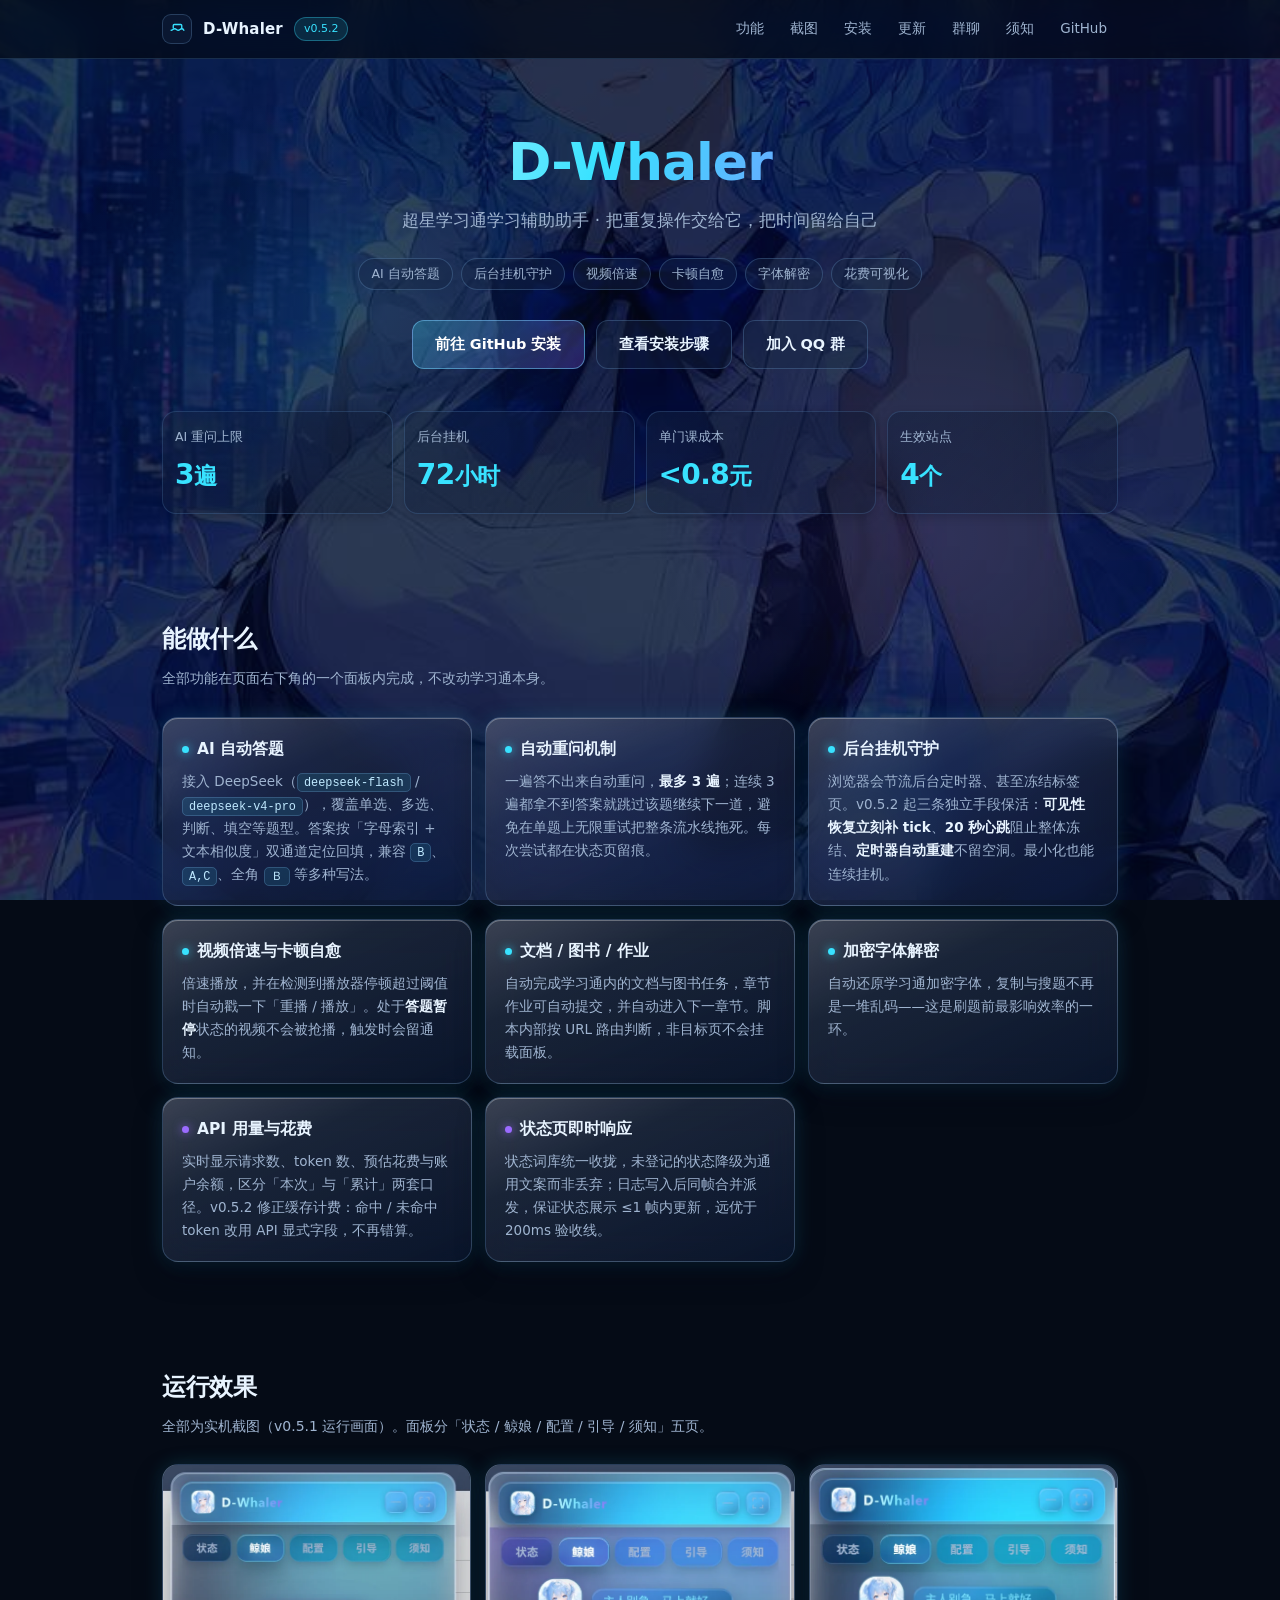
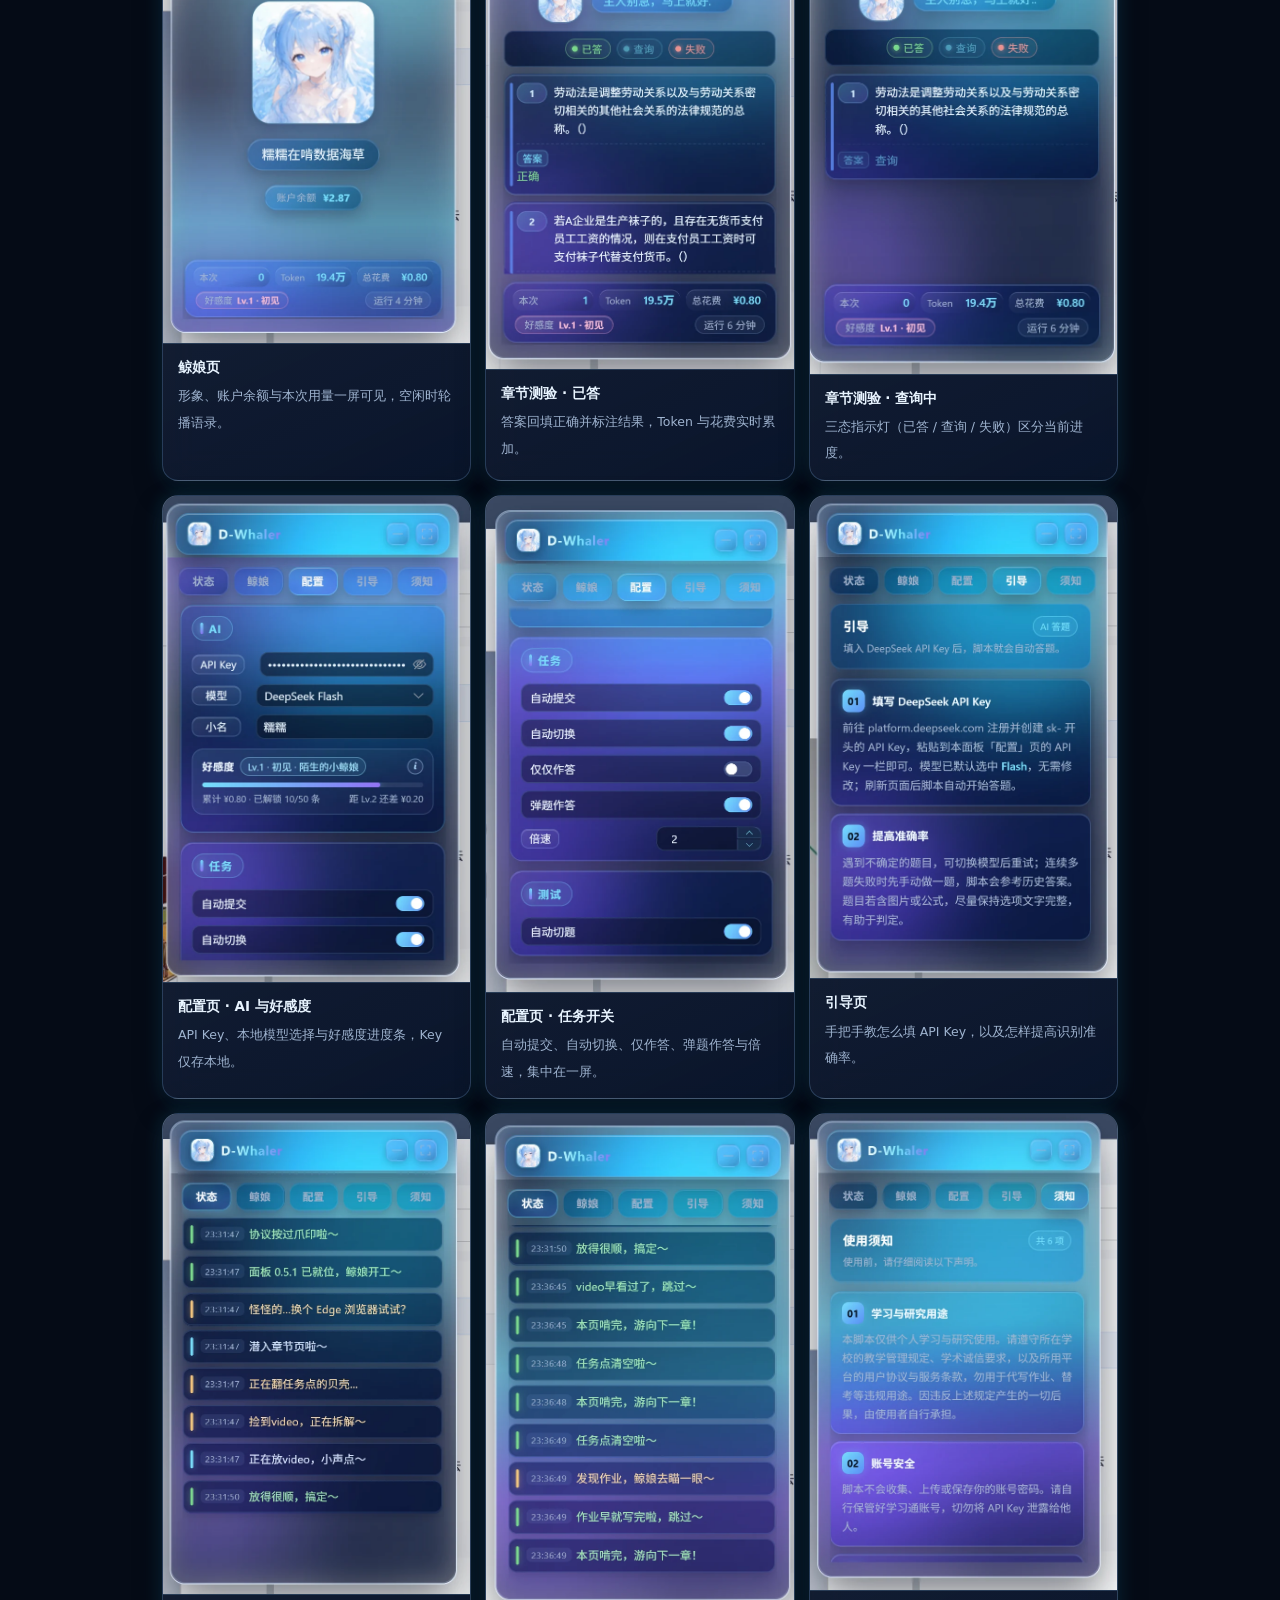
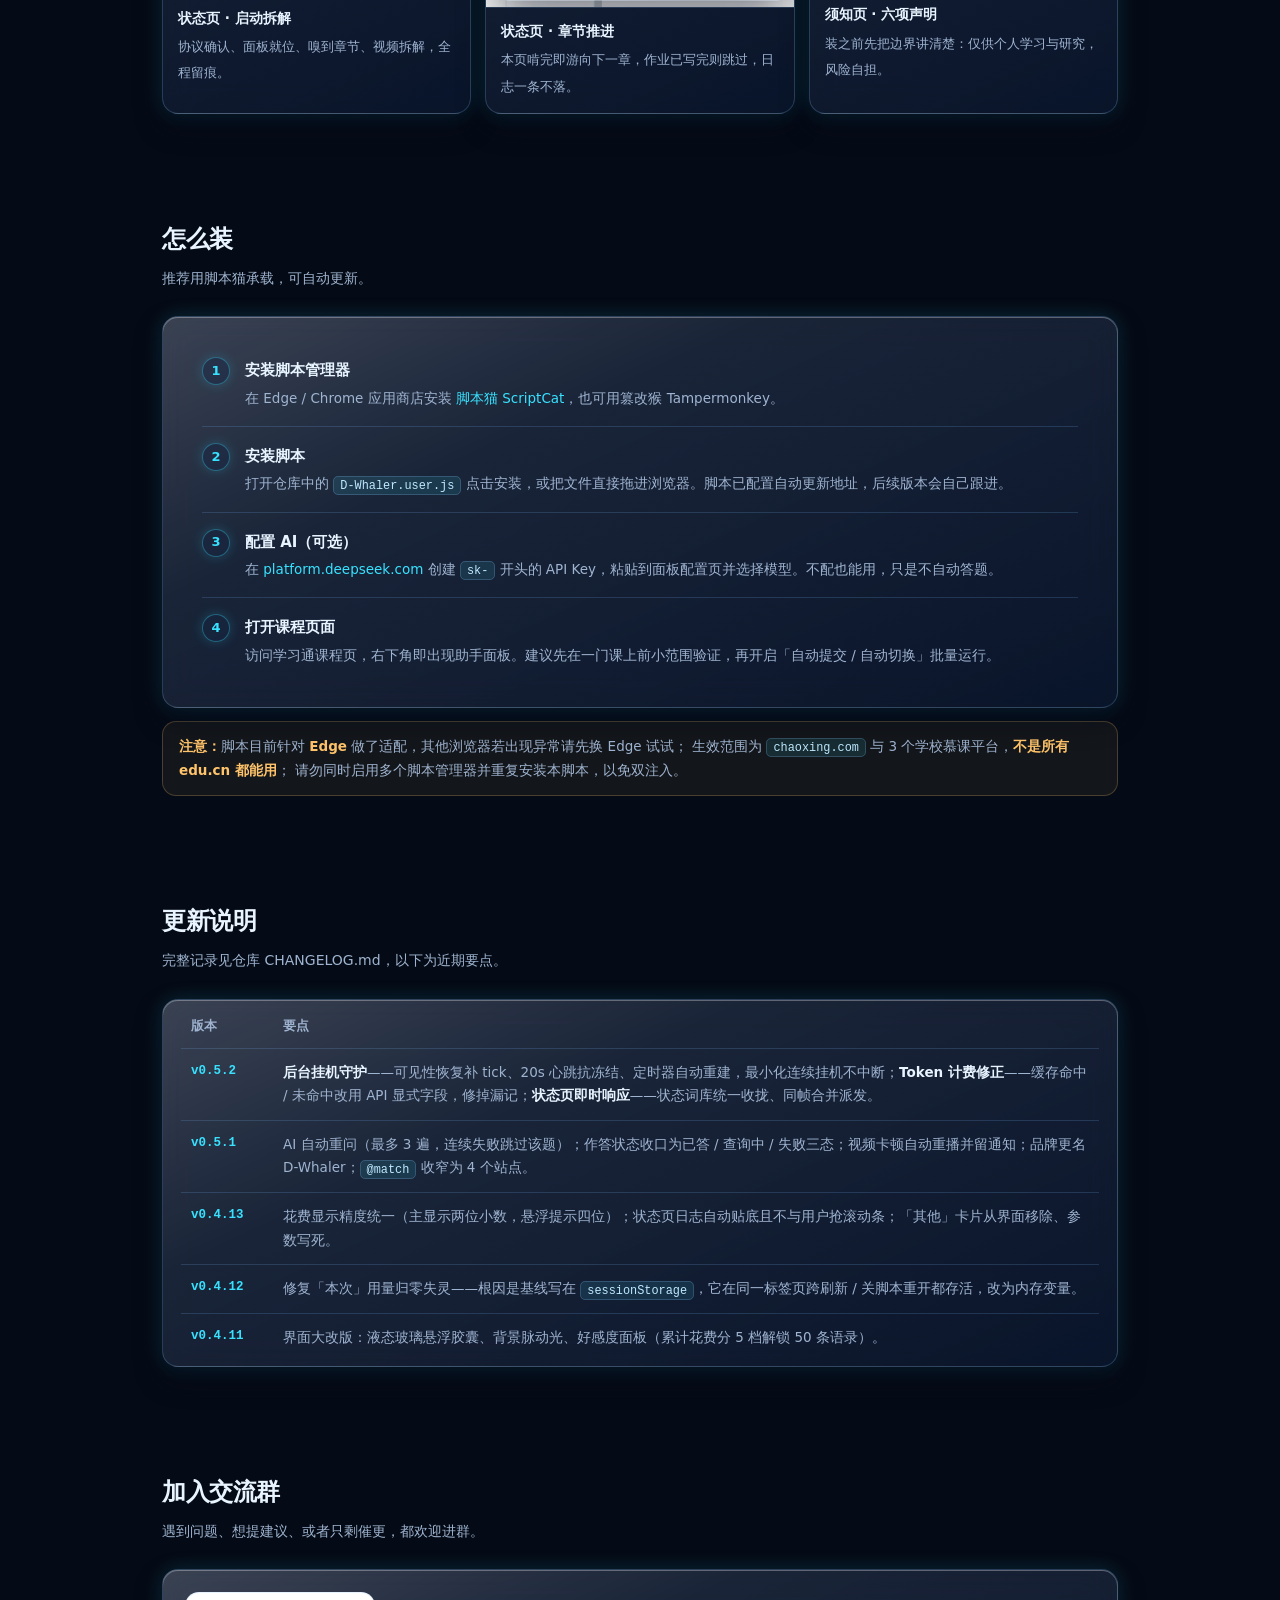
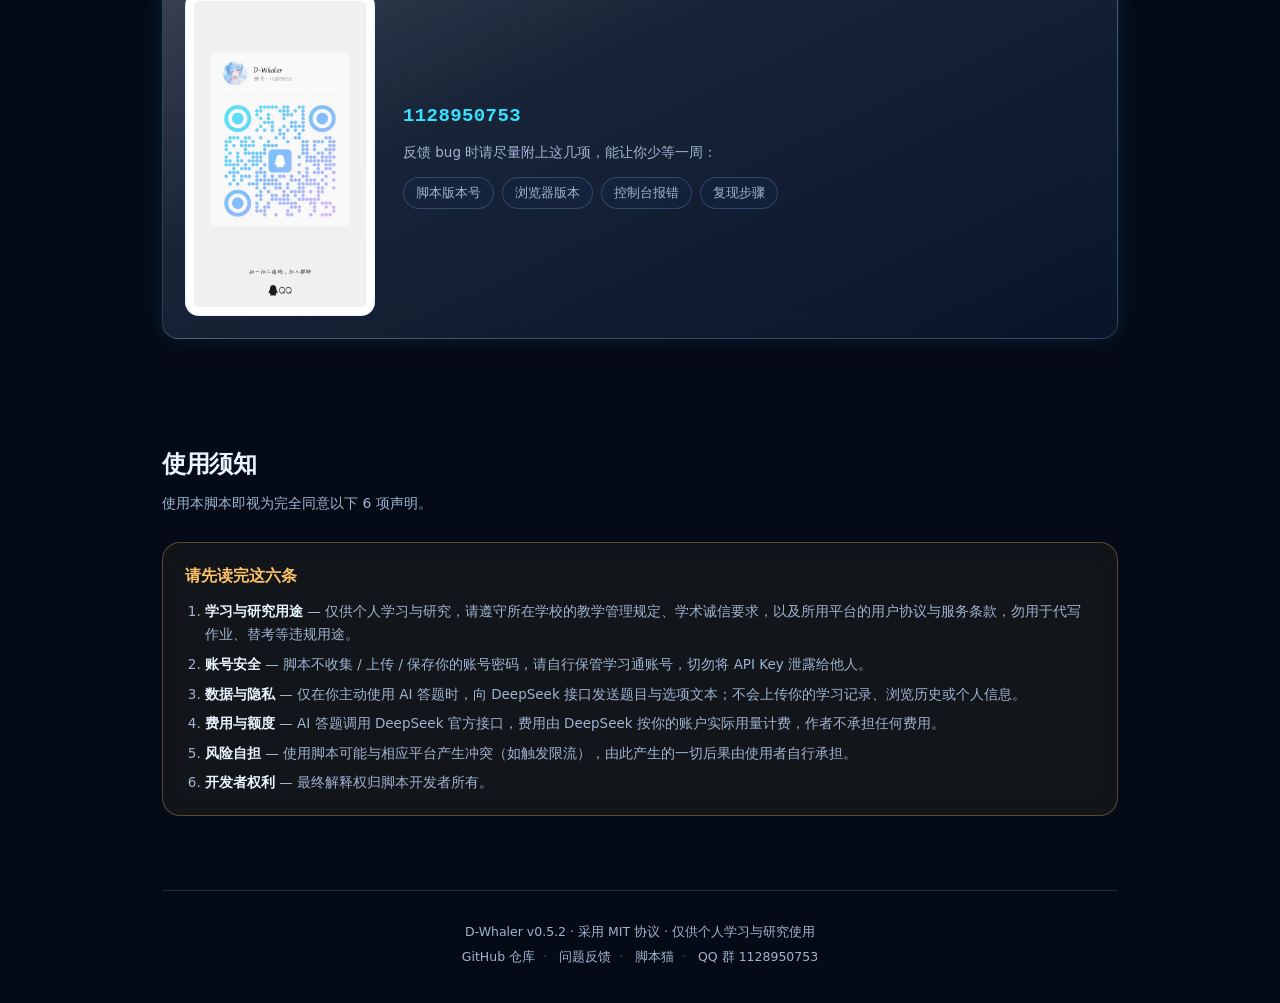
==== commit ee158b17: "docs: 预览图换用指定的 11 张实机面板截图 按用户指定清单替换展示图，删除上一轮 4 张（panel-main/quiz/status/guide-old）。  新增 11 张（WebP 共 " ====
--- a/docs/index.html
+++ b/docs/index.html
@@ -104,23 +104,43 @@
 
   <section id="shots">
     <h2 class="sec-h">运行效果</h2>
-    <p class="sec-sub">实机截图，已裁去浏览器标签栏并对余额等数字做像素化处理。</p>
+    <p class="sec-sub">全部为实机截图（v0.5.1 运行画面）。面板分「状态 / 鲸娘 / 配置 / 引导 / 须知」五页。</p>
     <div class="shots">
       <div class="shot glass">
-        <div class="shot-img"><img src="./assets/shots/panel-main.webp" alt="主界面与状态页日志" loading="lazy"></div>
-        <div class="cap"><b>状态页 · 任务全流程</b><span>逐题作答、自动提交、作业完成、跳转下一章节，每一步都留日志。</span></div>
-      </div>
-      <div class="shot glass">
-        <div class="shot-img"><img src="./assets/shots/panel-quiz.webp" alt="章节测验作答中" loading="lazy"></div>
-        <div class="cap"><b>章节测验 · 作答中</b><span>作答态与空闲态分离，答题时不会抢滚动条，状态灯实时反映进度。</span></div>
-      </div>
-      <div class="shot glass">
-        <div class="shot-img"><img src="./assets/shots/panel-status.webp" alt="任务点追踪" loading="lazy"></div>
-        <div class="cap"><b>任务点 · 完成条件</b><span>把「观看时长需≥总时长的 90%」这类完成条件明确列出，达标一目了然。</span></div>
-      </div>
-      <div class="shot glass">
-        <div class="shot-img"><img src="./assets/shots/panel-guide.webp" alt="使用须知页" loading="lazy"></div>
-        <div class="cap"><b>使用须知 · 六项声明</b><span>装之前先把边界讲清楚：仅供个人学习与研究，风险自担。</span></div>
+        <div class="shot-img"><img src="./assets/shots/panel-pet.webp" alt="鲸娘页" loading="lazy"></div>
+        <div class="cap"><b>鲸娘页</b><span>形象、账户余额与本次用量一屏可见，空闲时轮播语录。</span></div>
+      </div>
+      <div class="shot glass">
+        <div class="shot-img"><img src="./assets/shots/panel-answer.webp" alt="章节测验已答" loading="lazy"></div>
+        <div class="cap"><b>章节测验 · 已答</b><span>答案回填正确并标注结果，Token 与花费实时累加。</span></div>
+      </div>
+      <div class="shot glass">
+        <div class="shot-img"><img src="./assets/shots/panel-query.webp" alt="章节测验查询中" loading="lazy"></div>
+        <div class="cap"><b>章节测验 · 查询中</b><span>三态指示灯（已答 / 查询 / 失败）区分当前进度。</span></div>
+      </div>
+      <div class="shot glass">
+        <div class="shot-img"><img src="./assets/shots/panel-config.webp" alt="配置页" loading="lazy"></div>
+        <div class="cap"><b>配置页 · AI 与好感度</b><span>API Key、本地模型选择与好感度进度条，Key 仅存本地。</span></div>
+      </div>
+      <div class="shot glass">
+        <div class="shot-img"><img src="./assets/shots/panel-toggles.webp" alt="任务开关" loading="lazy"></div>
+        <div class="cap"><b>配置页 · 任务开关</b><span>自动提交、自动切换、仅作答、弹题作答与倍速，集中在一屏。</span></div>
+      </div>
+      <div class="shot glass">
+        <div class="shot-img"><img src="./assets/shots/panel-guide.webp" alt="引导页" loading="lazy"></div>
+        <div class="cap"><b>引导页</b><span>手把手教怎么填 API Key，以及怎样提高识别准确率。</span></div>
+      </div>
+      <div class="shot glass">
+        <div class="shot-img"><img src="./assets/shots/panel-log-boot.webp" alt="状态页启动" loading="lazy"></div>
+        <div class="cap"><b>状态页 · 启动拆解</b><span>协议确认、面板就位、嗅到章节、视频拆解，全程留痕。</span></div>
+      </div>
+      <div class="shot glass">
+        <div class="shot-img"><img src="./assets/shots/panel-log-run.webp" alt="状态页章节推进" loading="lazy"></div>
+        <div class="cap"><b>状态页 · 章节推进</b><span>本页啃完即游向下一章，作业已写完则跳过，日志一条不落。</span></div>
+      </div>
+      <div class="shot glass">
+        <div class="shot-img"><img src="./assets/shots/panel-terms.webp" alt="须知页" loading="lazy"></div>
+        <div class="cap"><b>须知页 · 六项声明</b><span>装之前先把边界讲清楚：仅供个人学习与研究，风险自担。</span></div>
       </div>
     </div>
   </section>
--- a/docs/landing.css
+++ b/docs/landing.css
@@ -159,14 +159,15 @@
 @keyframes hxDotPulse{0%,100%{opacity:1;transform:scale(1)}50%{opacity:.5;transform:scale(.84)}}
 
 /* ── 截图区 ── */
-.shots{display:grid;grid-template-columns:repeat(auto-fit,minmax(268px,1fr));gap:15px}
-.shot{border-radius:16px;overflow:hidden;padding:0}
+.shots{display:grid;grid-template-columns:repeat(auto-fit,minmax(240px,1fr));gap:14px}
+.shot{border-radius:16px;overflow:hidden;padding:0;display:flex;flex-direction:column}
 .shot .shot-img{position:relative;background:rgba(8,16,32,.6);
-  border-bottom:.5px solid var(--lg-edge);overflow:hidden;display:flex;align-items:center;justify-content:center}
+  border-bottom:.5px solid var(--lg-edge);overflow:hidden;
+  display:flex;align-items:flex-start;justify-content:center}
 .shot .shot-img img{width:100%;height:auto;display:block;transition:var(--lg-t)}
-.shot:hover .shot-img img{transform:scale(1.015)}
-.shot .cap{padding:13px 16px 15px}
-.shot .cap b{display:block;font-size:14px;font-weight:600;margin-bottom:3px}
+.shot:hover .shot-img img{transform:scale(1.02)}
+.shot .cap{padding:12px 15px 14px;flex:1}
+.shot .cap b{display:block;font-size:13.5px;font-weight:600;margin-bottom:3px}
 .shot .cap span{font-size:12.5px;color:var(--hx-ink-dim);line-height:1.6}
 
 /* ── 步骤 ── */
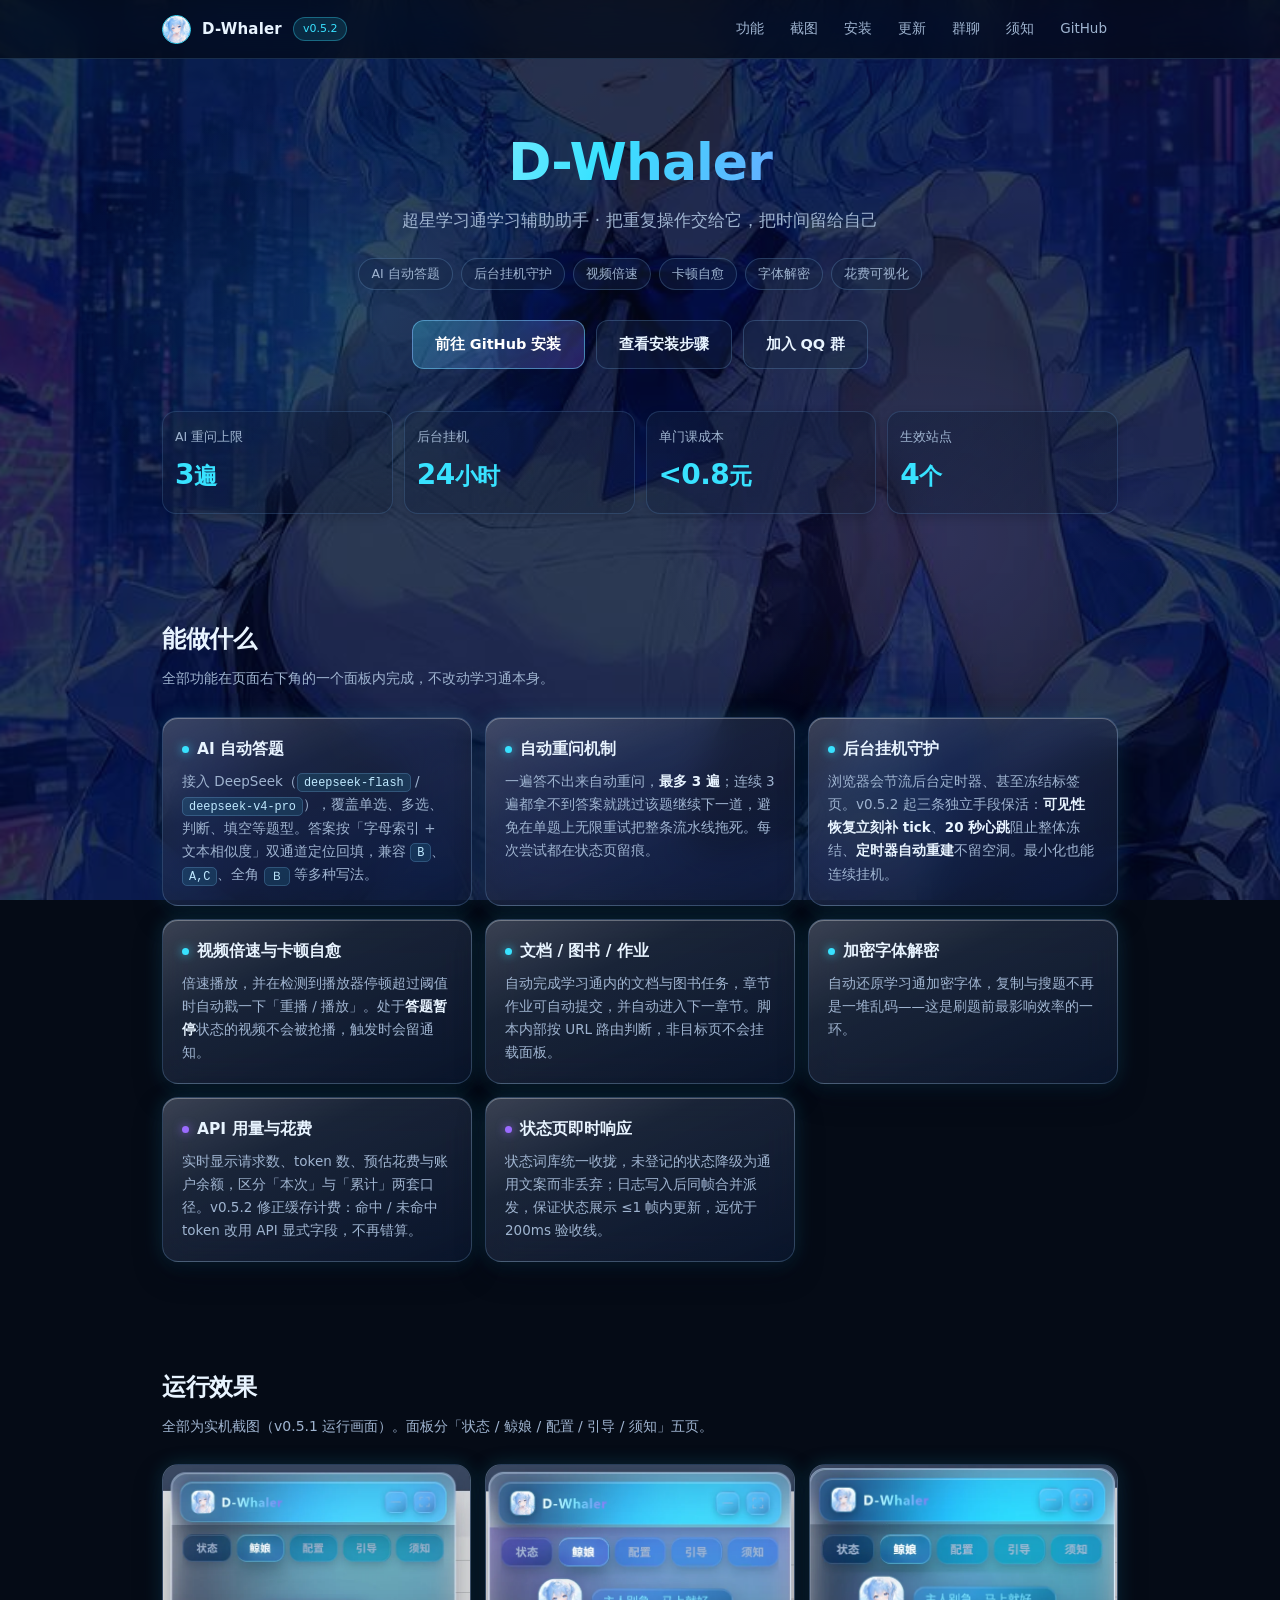
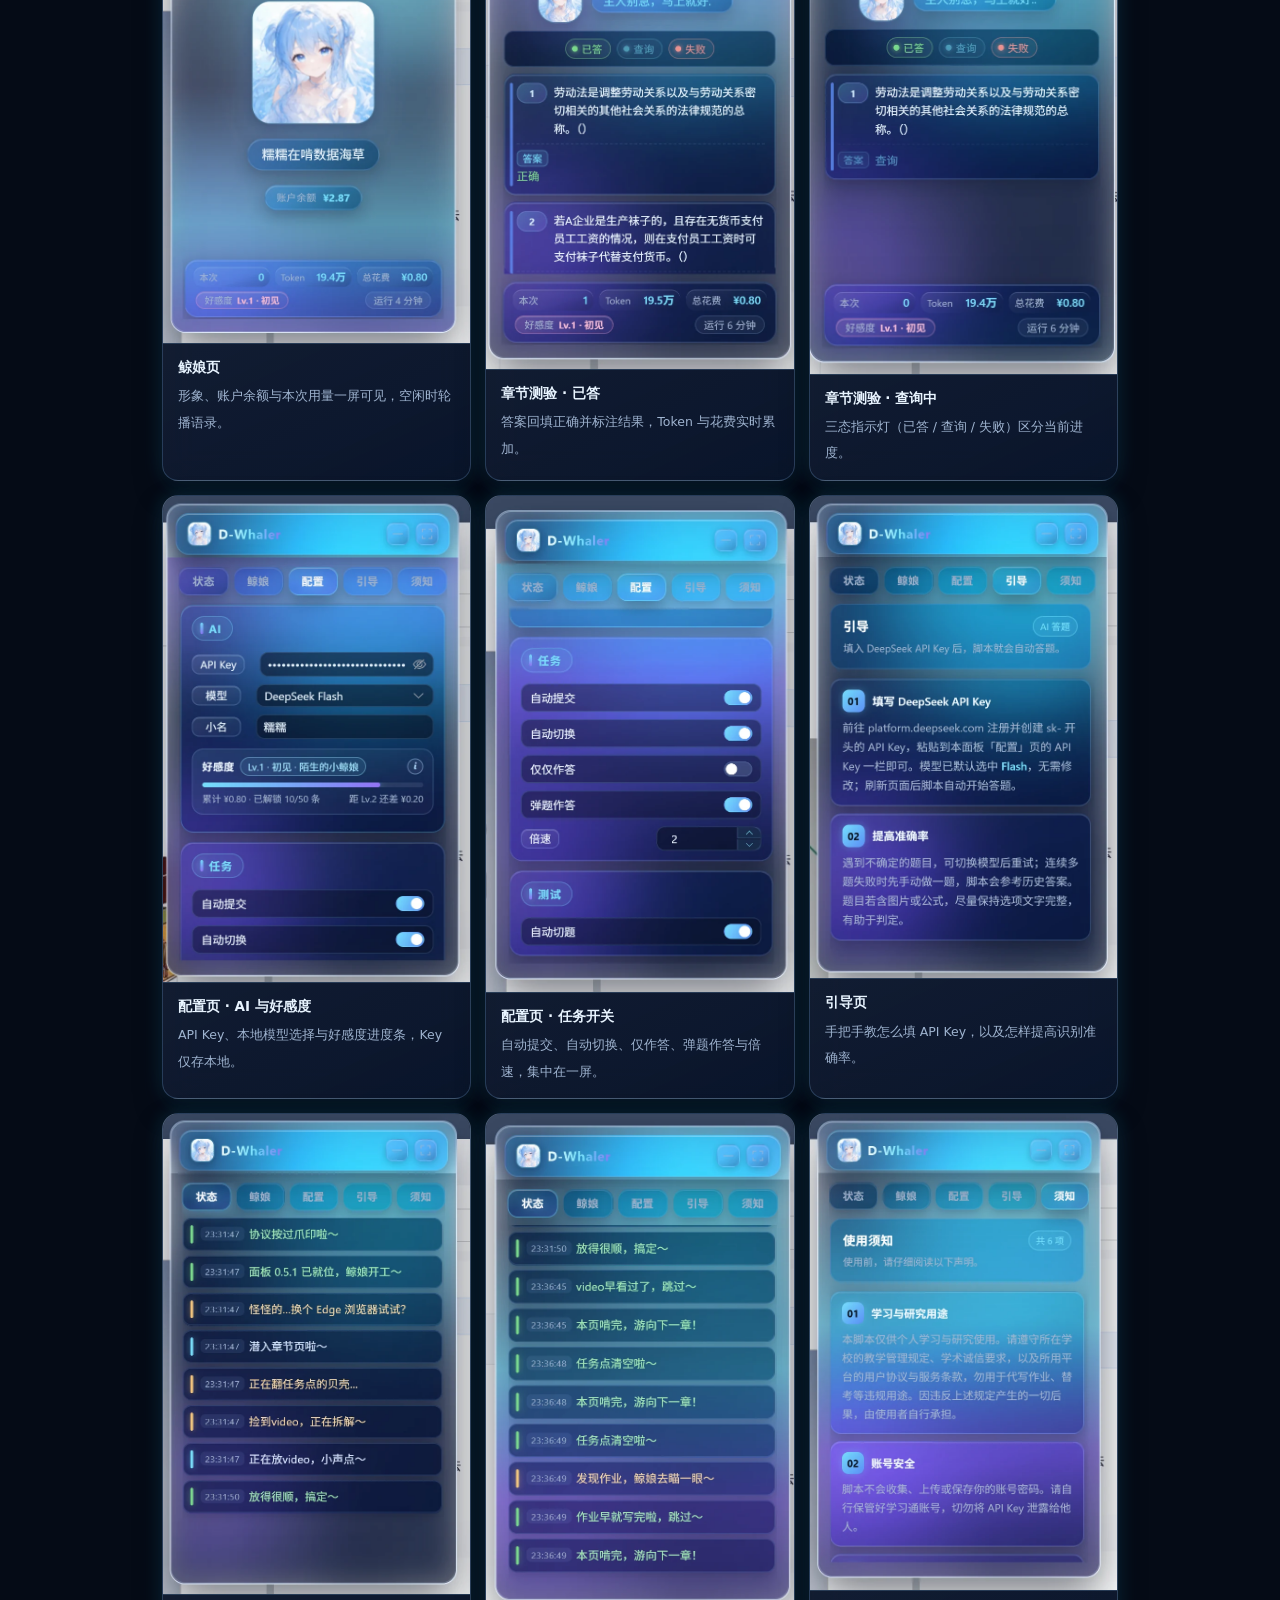
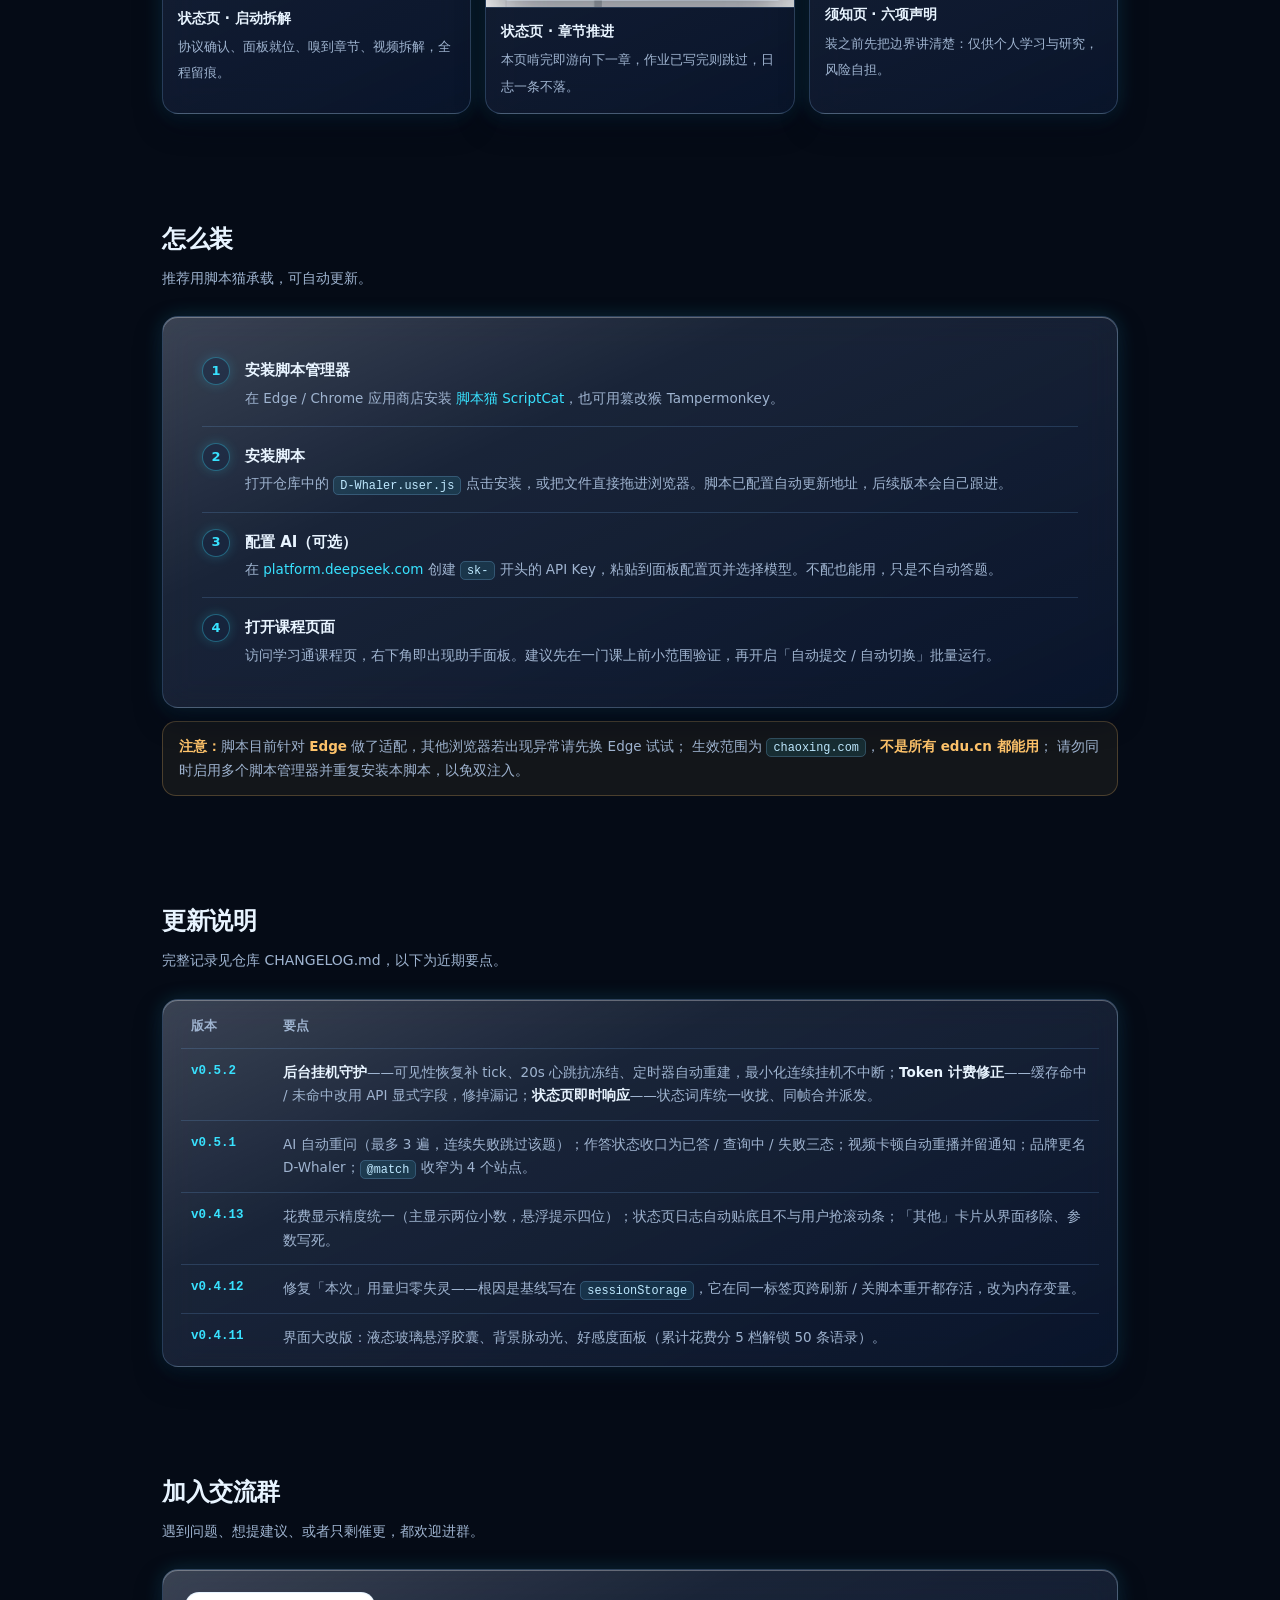
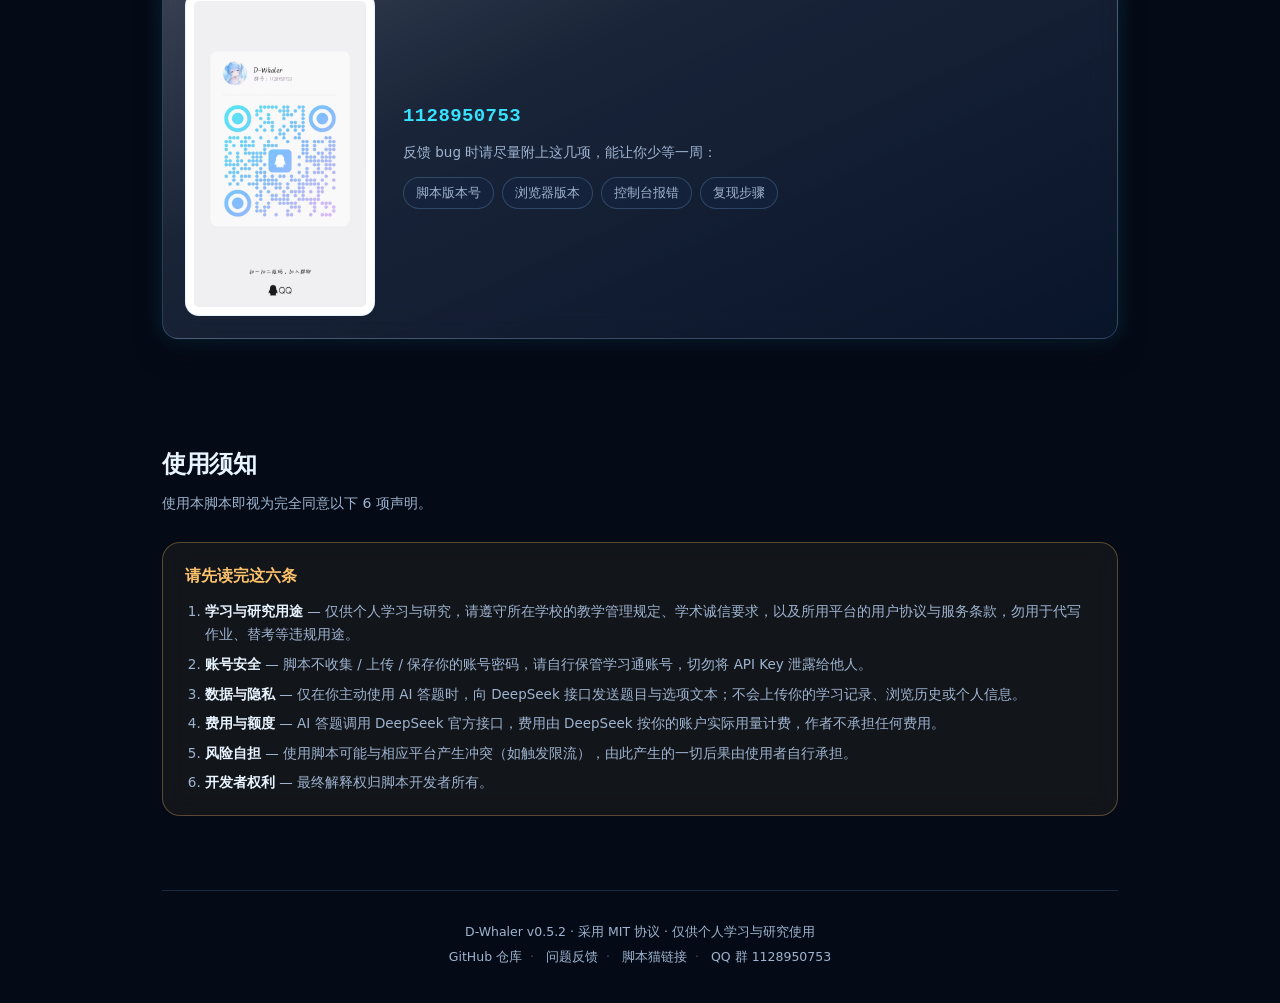
==== commit 2ac47ad2: "chore(site): 更新落地页 docs/index.html" ====
--- a/docs/index.html
+++ b/docs/index.html
@@ -17,12 +17,17 @@
 
 <header>
   <div class="wrap bar">
-    <div class="mark">
-      <svg width="17" height="17" viewBox="0 0 24 24" fill="none" stroke="#38e2ff" stroke-width="1.9" stroke-linecap="round">
-        <path d="M3 13c2.5 0 2.5-2 5-2s2.5 2 5 2 2.5-2 5-2 2.5 2 3 2"/>
-        <path d="M6 10V6.5A1.5 1.5 0 0 1 7.5 5h9A1.5 1.5 0 0 1 18 6.5V10"/>
-      </svg>
-    </div>
+    <div class="mark" style="
+      position: relative; 
+      display: inline-block; 
+      width: 29px; 
+      height: 29px; 
+      border: 1.9px solid #38e2ff; 
+      border-radius: 50%;         
+      overflow: hidden;">
+  <img src="./assets/icon.png" alt="D-Whaler Logo" style="width: 100%; height: 100%; display: block;">
+</div>
+
     <b>D-Whaler</b>
     <span class="pill on">v0.5.2</span>
     <nav>
@@ -57,7 +62,7 @@
     </div>
     <div class="metrics">
       <div class="metric"><div class="k">AI 重问上限</div><div class="v">3<small>遍</small></div></div>
-      <div class="metric"><div class="k">后台挂机</div><div class="v">72<small>小时</small></div></div>
+      <div class="metric"><div class="k">后台挂机</div><div class="v">24<small>小时</small></div></div>
       <div class="metric"><div class="k">单门课成本</div><div class="v">&lt;0.8<small>元</small></div></div>
       <div class="metric"><div class="k">生效站点</div><div class="v">4<small>个</small></div></div>
     </div>
@@ -170,7 +175,7 @@
     </div>
     <div class="hint">
       <b>注意：</b>脚本目前针对 <b>Edge</b> 做了适配，其他浏览器若出现异常请先换 Edge 试试；
-      生效范围为 <code>chaoxing.com</code> 与 3 个学校慕课平台，<b>不是所有 edu.cn 都能用</b>；
+      生效范围为 <code>chaoxing.com</code>，<b>不是所有 edu.cn 都能用</b>；
       请勿同时启用多个脚本管理器并重复安装本脚本，以免双注入。
     </div>
   </section>
@@ -231,7 +236,7 @@
       D-Whaler v0.5.2 · 采用 MIT 协议 · 仅供个人学习与研究使用<br>
       <a href="https://github.com/Dream-Architect1026/D-Whaler" target="_blank" rel="noopener">GitHub 仓库</a><span class="sep">·</span>
       <a href="https://github.com/Dream-Architect1026/D-Whaler/issues" target="_blank" rel="noopener">问题反馈</a><span class="sep">·</span>
-      <a href="https://scriptcat.org/" target="_blank" rel="noopener">脚本猫</a><span class="sep">·</span>
+      <a href=https://scriptcat.org/zh-CN/script-show-page/8295>脚本猫链接</a><span class="sep">·</span>
       QQ 群 1128950753
     </div>
   </footer>
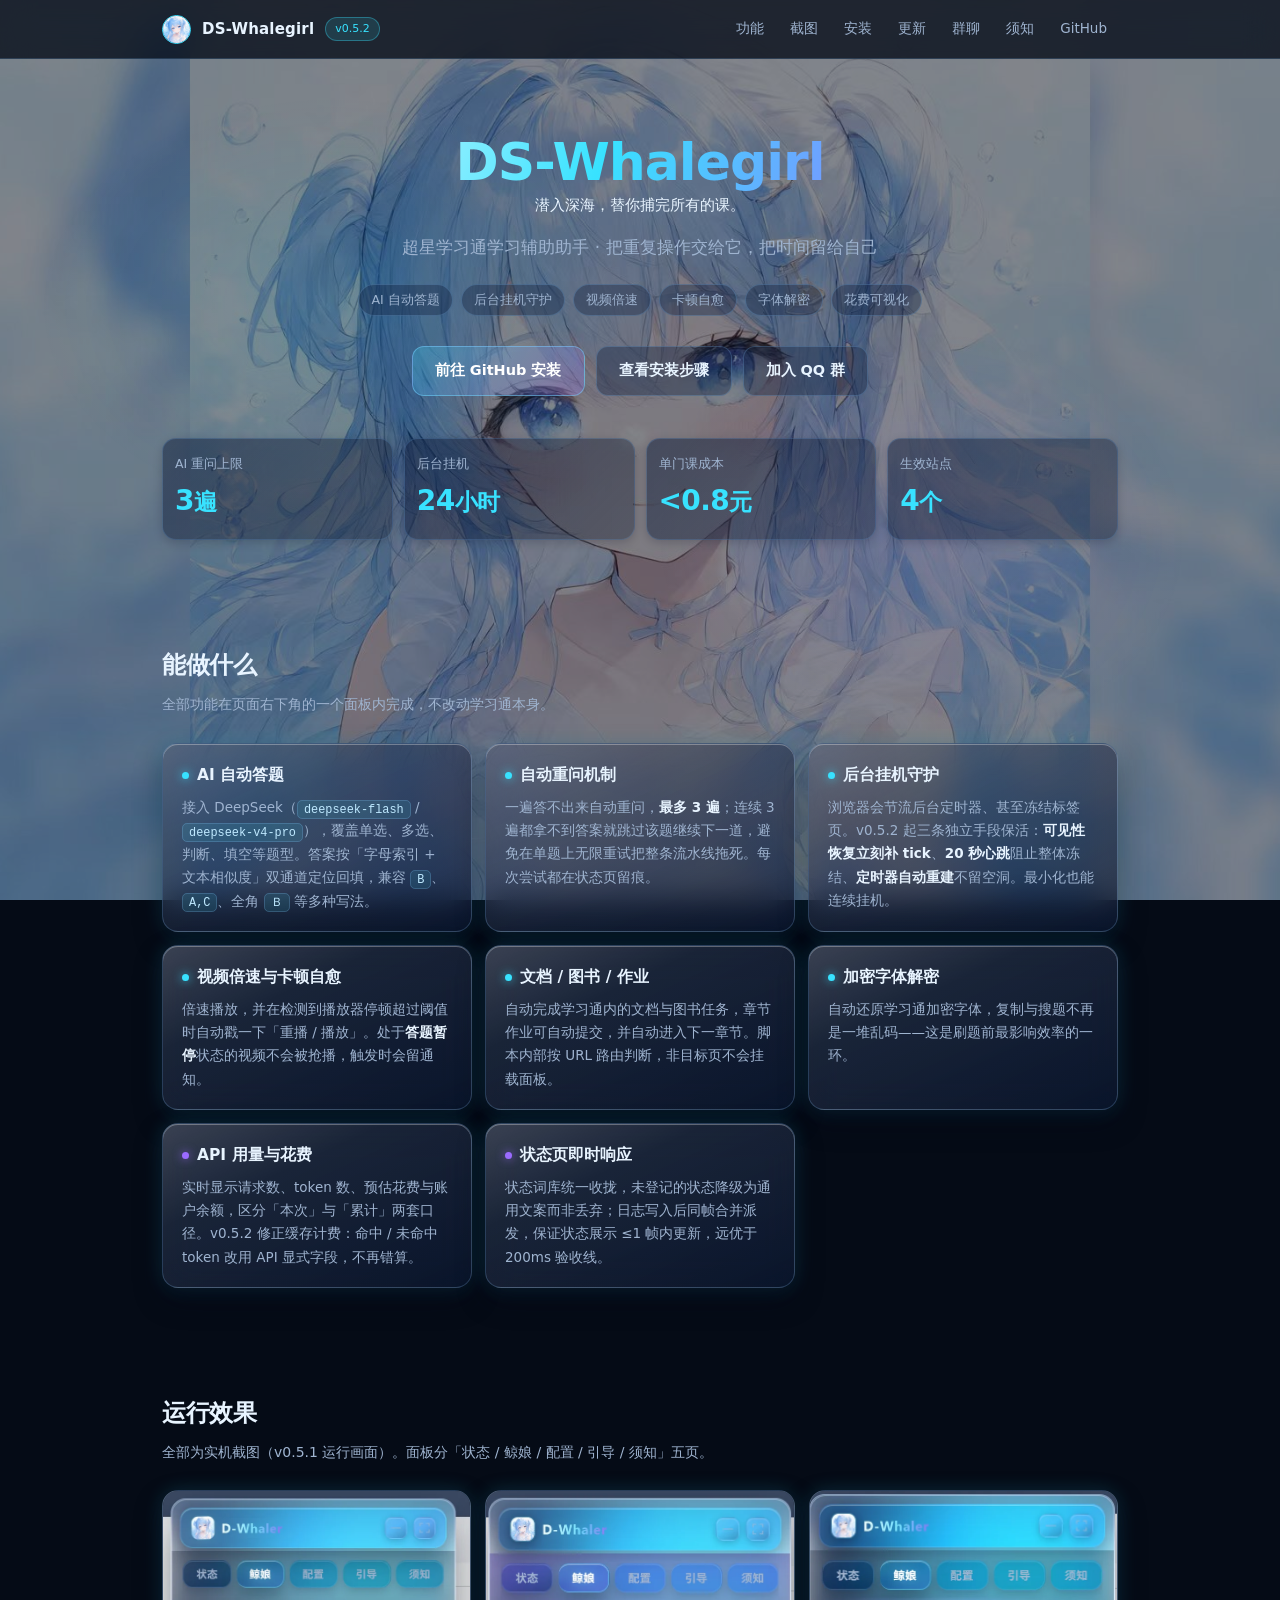
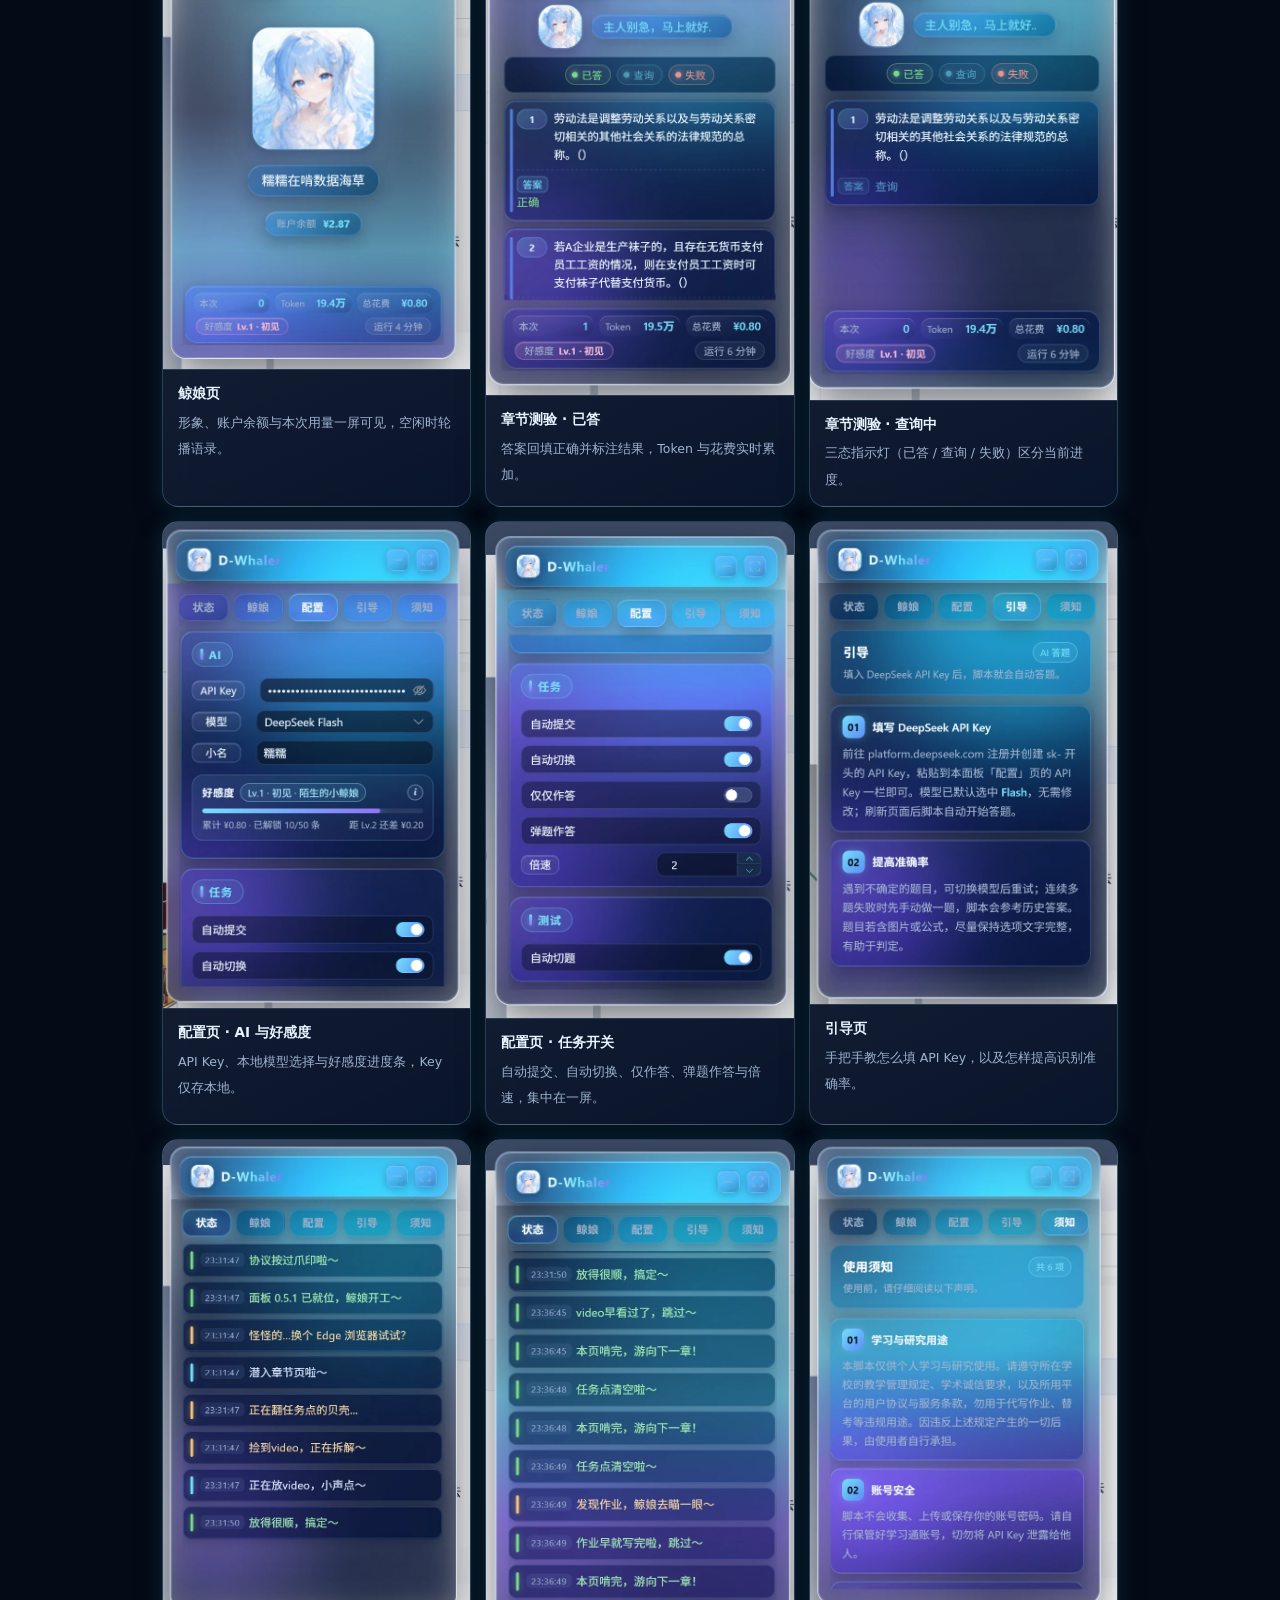
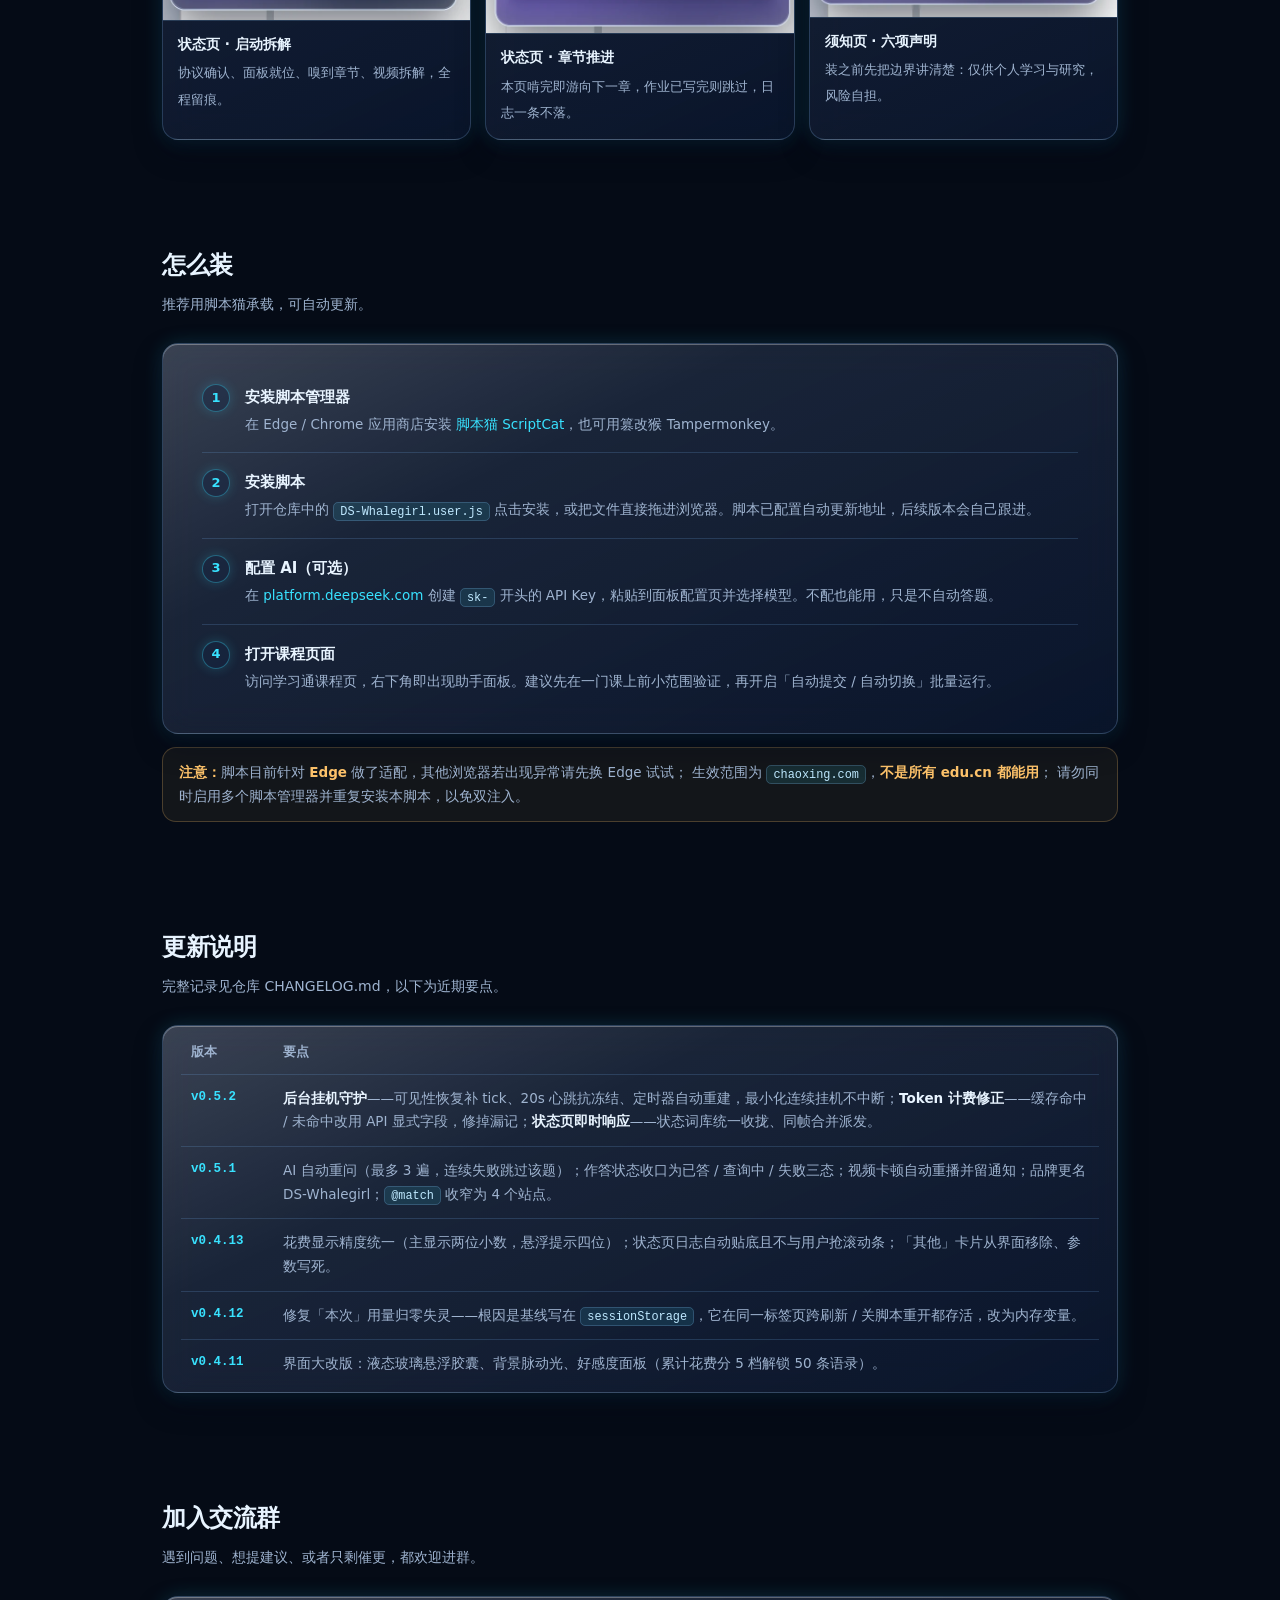
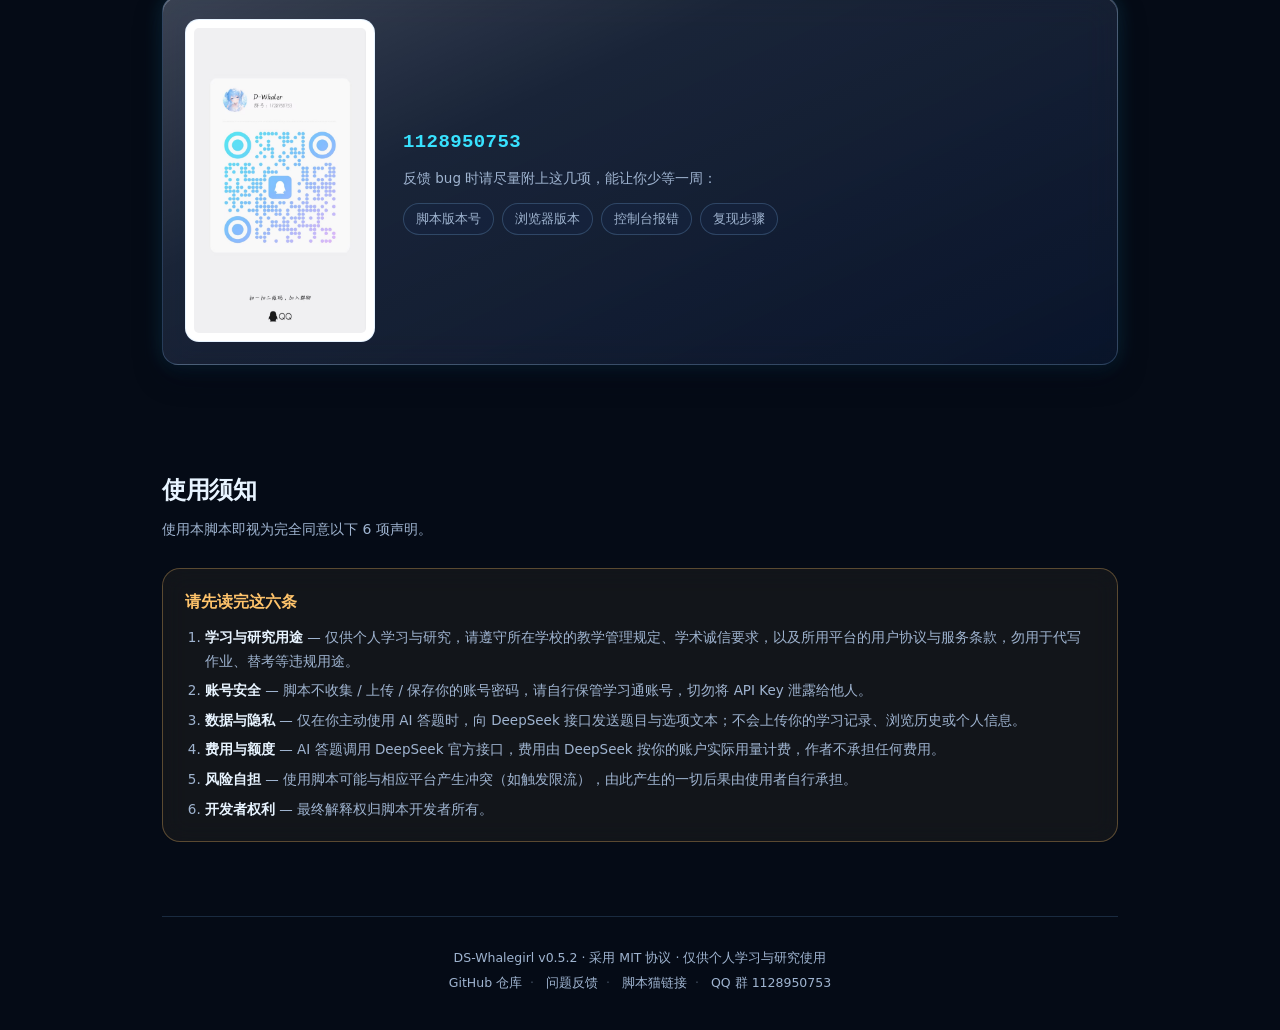
==== commit f1921b7c: "feat(site): 落地页更名 + slogan（Pages 源）" ====
--- a/docs/index.html
+++ b/docs/index.html
@@ -3,14 +3,14 @@
 <head>
 <meta charset="UTF-8">
 <meta name="viewport" content="width=device-width, initial-scale=1">
-<title>D-Whaler · 超星学习通学习辅助助手</title>
-<meta name="description" content="D-Whaler：超星学习通学习辅助助手。AI 自动答题（最多重问 3 遍）、视频倍速与卡顿自愈、后台挂机守护、文档图书自动完成、加密字体解密、API 用量与花费可视化。">
-<meta property="og:title" content="D-Whaler · 超星学习通学习辅助助手">
+<title>DS-Whalegirl · 超星学习通学习辅助助手</title>
+<meta name="description" content="DS-Whalegirl：超星学习通学习辅助助手。AI 自动答题（最多重问 3 遍）、视频倍速与卡顿自愈、后台挂机守护、文档图书自动完成、加密字体解密、API 用量与花费可视化。">
+<meta property="og:title" content="DS-Whalegirl · 超星学习通学习辅助助手">
 <meta property="og:description" content="AI 自动答题、后台挂机守护、字体解密、花费可视化。MIT 开源。">
 <meta property="og:type" content="website">
 <meta property="og:image" content="./assets/panel-hero.jpeg">
 <link rel="icon" href="./assets/icon.png">
-<!-- 样式与脚本面板同源：变量、圆角、玻璃参数、动效均取自 D-Whaler.user.js 真实 CSS -->
+<!-- 样式与脚本面板同源：变量、圆角、玻璃参数、动效均取自 DS-Whalegirl.user.js 真实 CSS -->
 <link rel="stylesheet" href="./landing.css">
 </head>
 <body>
@@ -25,10 +25,10 @@
       border: 1.9px solid #38e2ff; 
       border-radius: 50%;         
       overflow: hidden;">
-  <img src="./assets/icon.png" alt="D-Whaler Logo" style="width: 100%; height: 100%; display: block;">
+  <img src="./assets/icon.png" alt="DS-Whalegirl Logo" style="width: 100%; height: 100%; display: block;">
 </div>
 
-    <b>D-Whaler</b>
+    <b>DS-Whalegirl</b>
     <span class="pill on">v0.5.2</span>
     <nav>
       <a href="#features">功能</a>
@@ -37,7 +37,7 @@
       <a href="#changelog">更新</a>
       <a href="#community">群聊</a>
       <a href="#notice">须知</a>
-      <a href="https://github.com/Dream-Architect1026/D-Whaler" target="_blank" rel="noopener">GitHub</a>
+      <a href="https://github.com/Dream-Architect1026/DS-Whalegirl" target="_blank" rel="noopener">GitHub</a>
     </nav>
   </div>
 </header>
@@ -45,7 +45,8 @@
 <div class="wrap">
 
   <div class="hero">
-    <h1>D-Whaler</h1>
+    <h1>DS-Whalegirl</h1>
+    <p class="tagline">潜入深海，替你捕完所有的课。</p>
     <p class="sub">超星学习通学习辅助助手 · 把重复操作交给它，把时间留给自己</p>
     <div class="chips">
       <span class="chip">AI 自动答题</span>
@@ -56,7 +57,7 @@
       <span class="chip">花费可视化</span>
     </div>
     <div class="cta">
-      <a class="btn primary" href="https://github.com/Dream-Architect1026/D-Whaler" target="_blank" rel="noopener">前往 GitHub 安装</a>
+      <a class="btn primary" href="https://github.com/Dream-Architect1026/DS-Whalegirl" target="_blank" rel="noopener">前往 GitHub 安装</a>
       <a class="btn" href="#install">查看安装步骤</a>
       <a class="btn" href="#community">加入 QQ 群</a>
     </div>
@@ -161,7 +162,7 @@
         </div></div>
         <div class="step"><div class="n">2</div><div>
           <h4>安装脚本</h4>
-          <p>打开仓库中的 <code>D-Whaler.user.js</code> 点击安装，或把文件直接拖进浏览器。脚本已配置自动更新地址，后续版本会自己跟进。</p>
+          <p>打开仓库中的 <code>DS-Whalegirl.user.js</code> 点击安装，或把文件直接拖进浏览器。脚本已配置自动更新地址，后续版本会自己跟进。</p>
         </div></div>
         <div class="step"><div class="n">3</div><div>
           <h4>配置 AI（可选）</h4>
@@ -188,7 +189,7 @@
         <thead><tr><th style="width:92px">版本</th><th>要点</th></tr></thead>
         <tbody>
           <tr><td>v0.5.2</td><td><strong>后台挂机守护</strong>——可见性恢复补 tick、20s 心跳抗冻结、定时器自动重建，最小化连续挂机不中断；<strong>Token 计费修正</strong>——缓存命中 / 未命中改用 API 显式字段，修掉漏记；<strong>状态页即时响应</strong>——状态词库统一收拢、同帧合并派发。</td></tr>
-          <tr><td>v0.5.1</td><td>AI 自动重问（最多 3 遍，连续失败跳过该题）；作答状态收口为已答 / 查询中 / 失败三态；视频卡顿自动重播并留通知；品牌更名 D-Whaler；<code>@match</code> 收窄为 4 个站点。</td></tr>
+          <tr><td>v0.5.1</td><td>AI 自动重问（最多 3 遍，连续失败跳过该题）；作答状态收口为已答 / 查询中 / 失败三态；视频卡顿自动重播并留通知；品牌更名 DS-Whalegirl；<code>@match</code> 收窄为 4 个站点。</td></tr>
           <tr><td>v0.4.13</td><td>花费显示精度统一（主显示两位小数，悬浮提示四位）；状态页日志自动贴底且不与用户抢滚动条；「其他」卡片从界面移除、参数写死。</td></tr>
           <tr><td>v0.4.12</td><td>修复「本次」用量归零失灵——根因是基线写在 <code>sessionStorage</code>，它在同一标签页跨刷新 / 关脚本重开都存活，改为内存变量。</td></tr>
           <tr><td>v0.4.11</td><td>界面大改版：液态玻璃悬浮胶囊、背景脉动光、好感度面板（累计花费分 5 档解锁 50 条语录）。</td></tr>
@@ -233,9 +234,9 @@
 
   <footer>
     <div class="wrap">
-      D-Whaler v0.5.2 · 采用 MIT 协议 · 仅供个人学习与研究使用<br>
-      <a href="https://github.com/Dream-Architect1026/D-Whaler" target="_blank" rel="noopener">GitHub 仓库</a><span class="sep">·</span>
-      <a href="https://github.com/Dream-Architect1026/D-Whaler/issues" target="_blank" rel="noopener">问题反馈</a><span class="sep">·</span>
+      DS-Whalegirl v0.5.2 · 采用 MIT 协议 · 仅供个人学习与研究使用<br>
+      <a href="https://github.com/Dream-Architect1026/DS-Whalegirl" target="_blank" rel="noopener">GitHub 仓库</a><span class="sep">·</span>
+      <a href="https://github.com/Dream-Architect1026/DS-Whalegirl/issues" target="_blank" rel="noopener">问题反馈</a><span class="sep">·</span>
       <a href=https://scriptcat.org/zh-CN/script-show-page/8295>脚本猫链接</a><span class="sep">·</span>
       QQ 群 1128950753
     </div>
